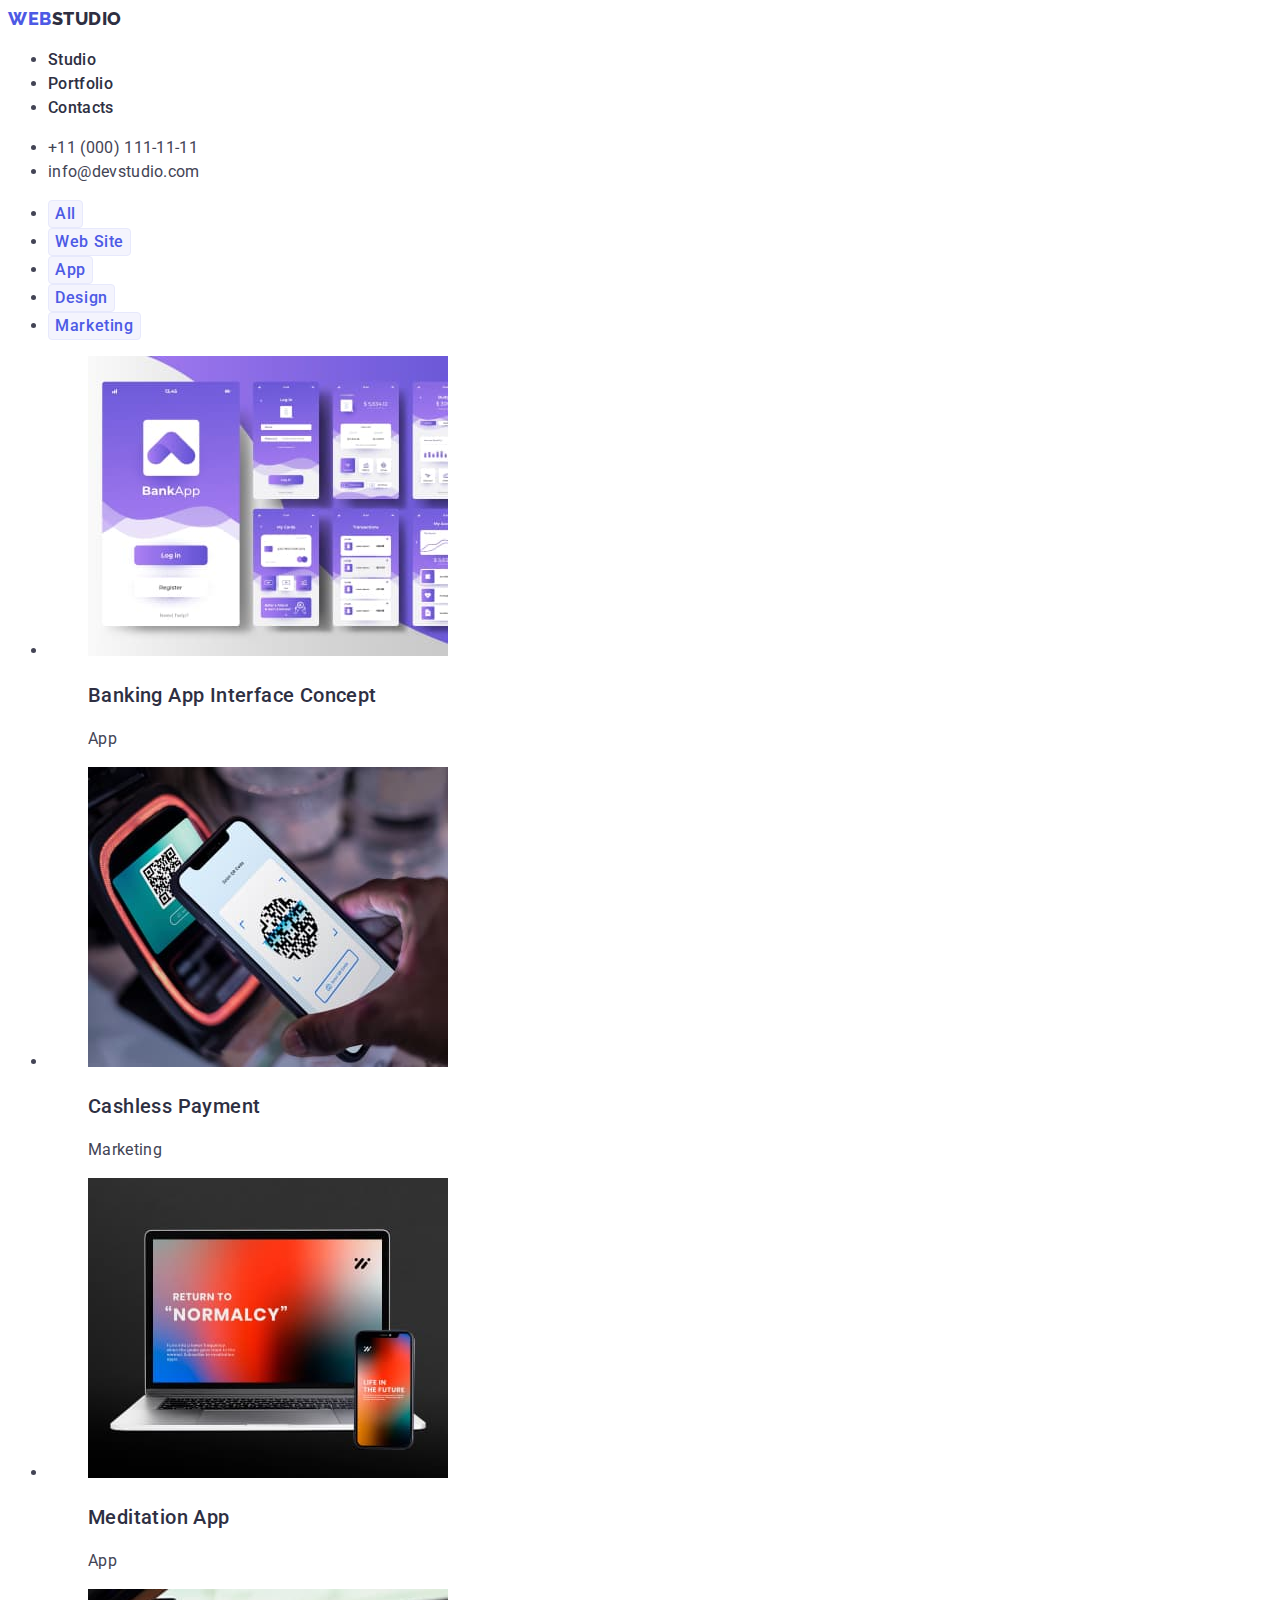
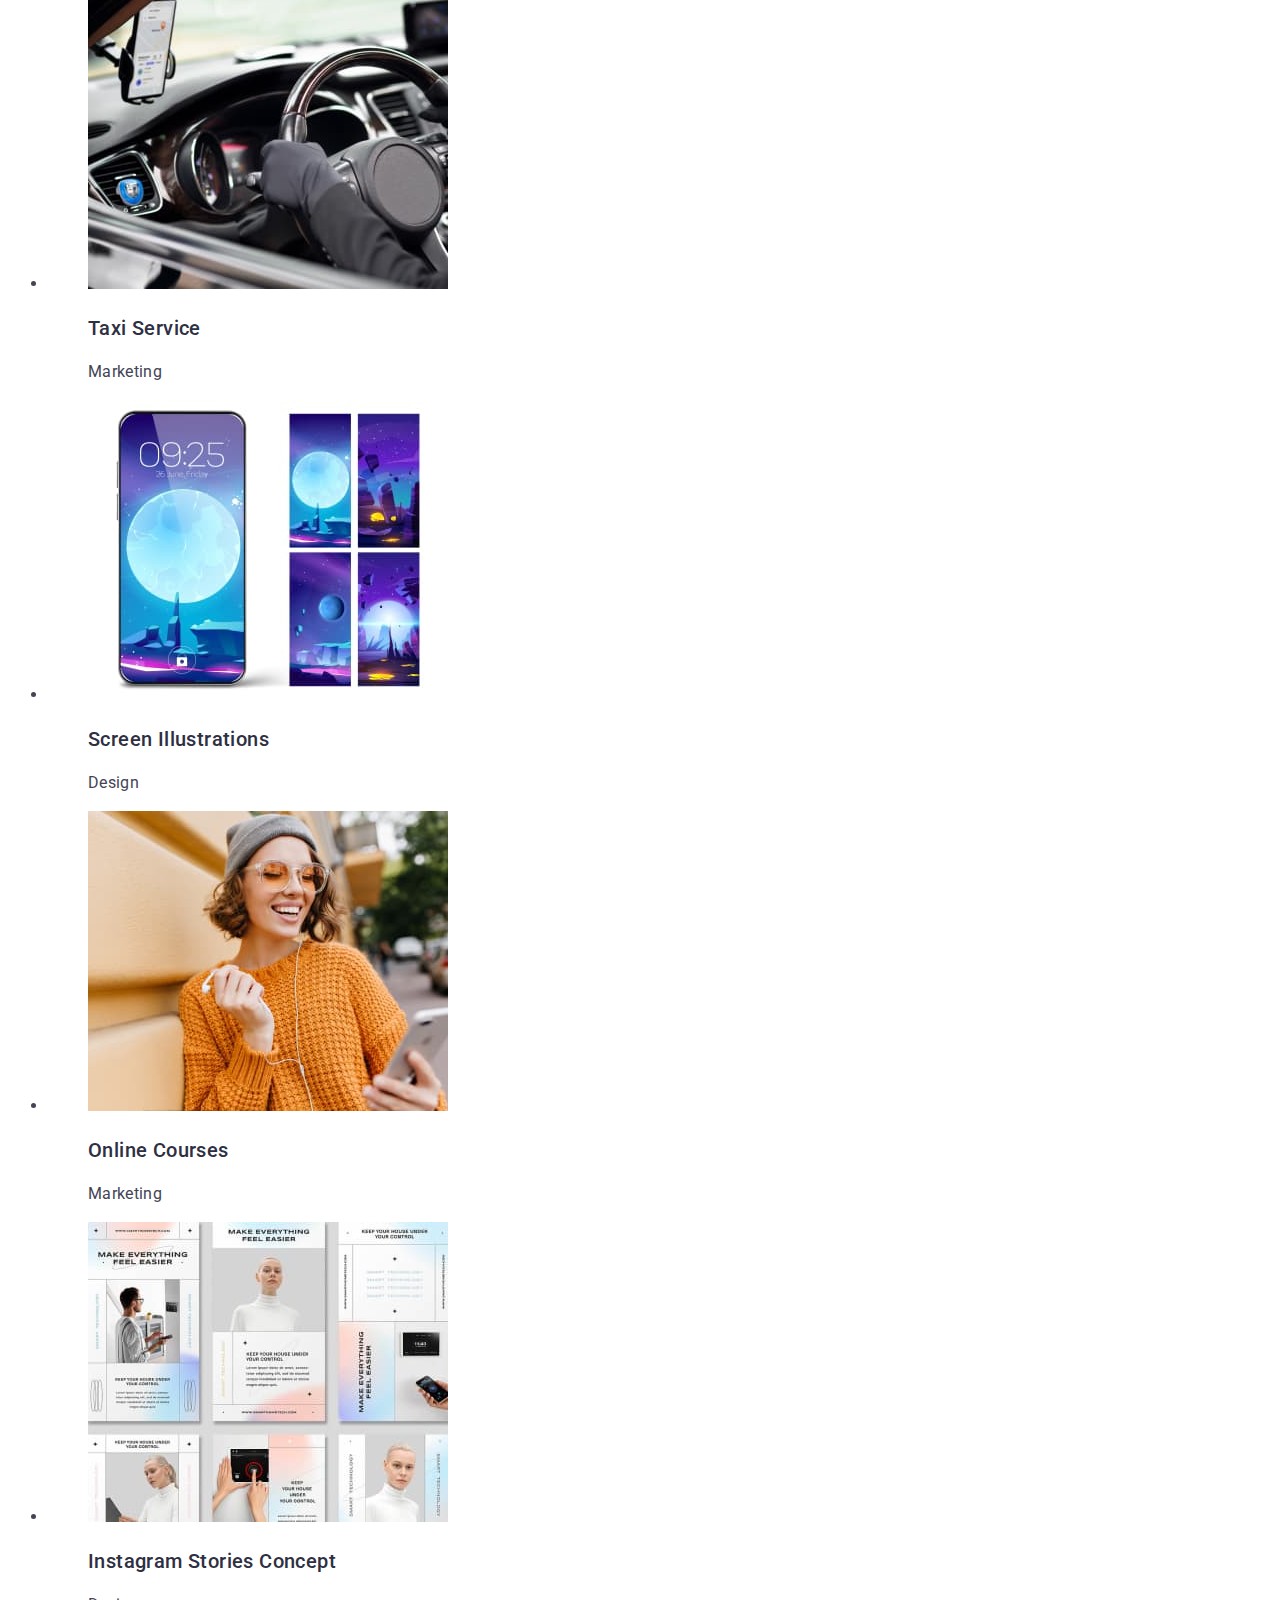
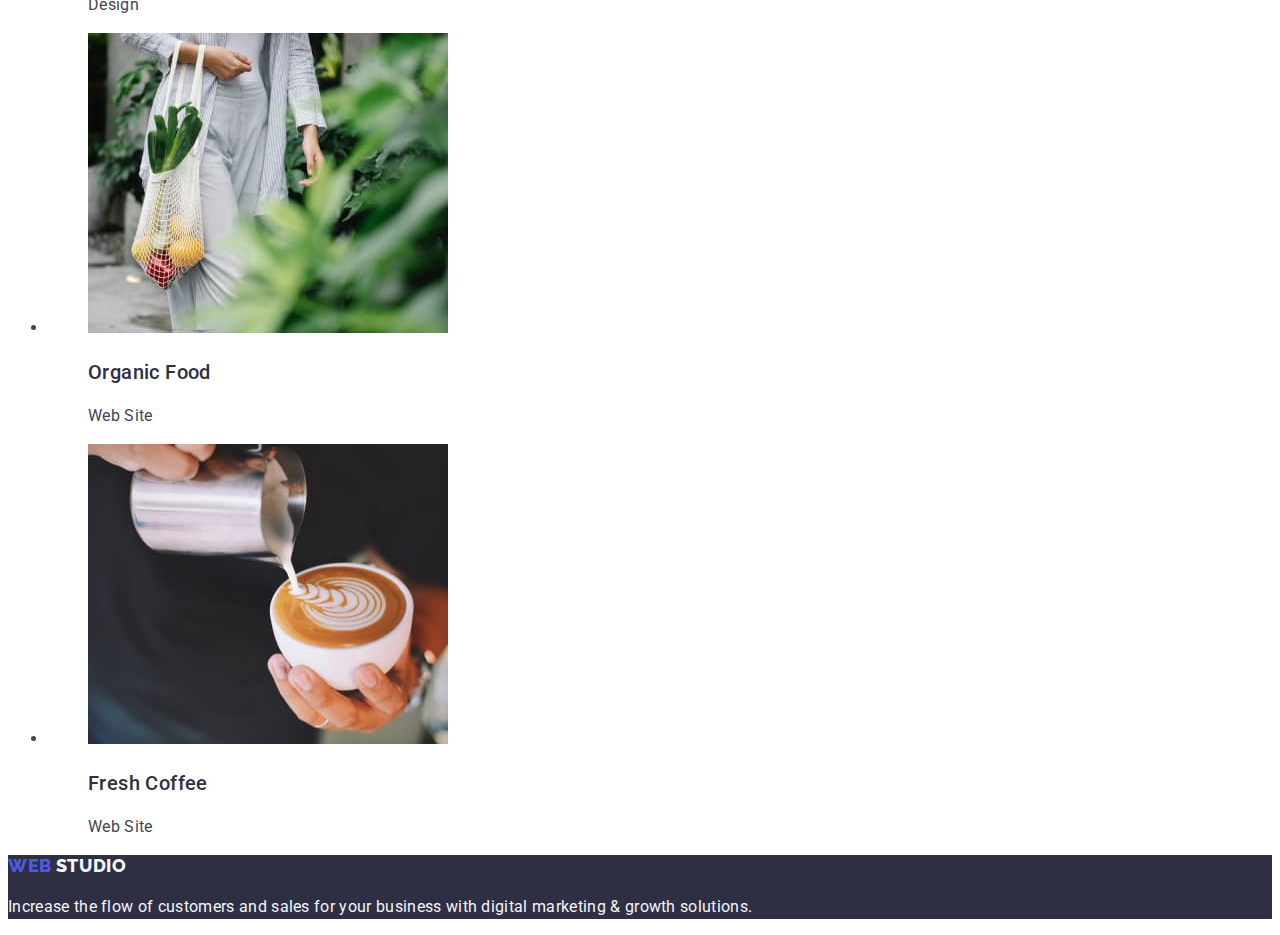
==== portfolio.html @ 18303e43 "Initial commit" ====
<!DOCTYPE html>
<html lang="en">

<head>
  <meta charset="UTF-8">
  <meta name="viewport" content="width=device-width, initial-scale=1.0">
  <link rel="stylesheet" type="text/css" href="./css/styles.css">
  <link rel="preconnect" href="https://fonts.googleapis.com">
  <link rel="preconnect" href="https://fonts.gstatic.com" crossorigin>
  <link href="https://fonts.googleapis.com/css2?family=Raleway:wght@800&family=Roboto:wght@400;500;700;900&display=swap"
    rel="stylesheet">
  <title>WS-Portfolio</title>
</head>

<body>
  <header>
    <a href="https://webstudio.com" class="interactive"><span class="logo web">WEB</span><span
        class="logo studio">STUDIO</span></a>
    <nav>
      <ul>
        <li><a href="./index.html" class="interactive navi">Studio</a></li>
        <li><a href="./portfolio.html" class="interactive navi">Portfolio</a></li>
        <li><a href="#.html" class="interactive navi">Contacts</a></li>
      </ul>
    </nav>
    <ul>
      <li><a href="tel:+110001111111" class="interactive contact">+11 (000) 111-11-11</a></li>
      <li><a href="mailto:info@devstudio.com" class="interactive contact">info@devstudio.com</a></li>
    </ul>
  </header>
  <main>
    <ul>
      <li><button type="button" class="button b-two">All</button></li>
      <li><button type="button" class="button b-two">Web Site</button></li>
      <li><button type="button" class="button b-two">App</button></li>
      <li><button type="button" class="button b-two">Design</button></li>
      <li><button type="button" class="button b-two">Marketing</button></li>
    </ul>
    <!--row1-->
    <ul>
      <li>
        <figure>
          <img src="./images/portfolio/row1img1.jpg" alt="a few shots from the phone screen with the app" width="360"
            height="300">
          <figcaption>
            <p class="header-three">Banking App Interface Concept</p>
            <p>App</p>
          </figcaption>
        </figure>
      </li>
      <li>
        <figure>
          <img src="./images/portfolio/row1img2.jpg" alt="phone scanning the QR code" width="360" height="300">
          <figcaption>
            <p class="header-three">Cashless Payment</p>
            <p>Marketing</p>
          </figcaption>
        </figure>
      </li>
      <li>
        <figure>
          <img src="./images/portfolio/row1img3.jpg" alt="computer and phone open on the same page" width="360"
            height="300">
          <figcaption>
            <p class="header-three">Meditation App</p>
            <p>App</p>
          </figcaption>
        </figure>
      </li>
      <!--row2-->
      <li>
        <figure>
          <img src="./images/portfolio/row2img1.jpg" alt="driver using phone navigation" width="360" height="300">
          <figcaption>
            <p class="header-three">Taxi Service</p>
            <p>Marketing</p>
          </figcaption>
        </figure>
      </li>
      <li>
        <figure>
          <img src="./images/portfolio/row2img2.jpg" alt="several screenshots with different screensavers" width="360"
            height="300">
          <figcaption>
            <p class="header-three">Screen Illustrations</p>
            <p>Design</p>
          </figcaption>
        </figure>
      </li>
      <li>
        <figure>
          <img src="./images/portfolio/row2img3.jpg" alt="joyful girl listening to music from the phone" width="360"
            height="300">
          <figcaption>
            <p class="header-three">Online Courses</p>
            <p>Marketing</p>
          </figcaption>
        </figure>
      </li>
      <!--row3-->
      <li>
        <figure>
          <img src="./images/portfolio/row3img1.jpg"
            alt="screens showing how to make everything easier in the application" width="360" height="300">
          <figcaption>
            <p class="header-three">Instagram Stories Concept</p>
            <p>Design</p>
          </figcaption>
        </figure>
      </li>
      <li>
        <figure>
          <img src="./images/portfolio/row3img2.jpg" alt="woman returns from shopping for healthy food" width="360"
            height="300">
          <figcaption>
            <p class="header-three">Organic Food</p>
            <p>Web Site</p>
          </figcaption>
        </figure>
      </li>
      <li>
        <figure>
          <img src="./images/portfolio/row3img3.jpg" alt="ballista makes decorative foam in coffee" width="360"
            height="300">
          <figcaption>
            <p class="header-three">Fresh Coffee</p>
            <p>Web Site</p>
          </figcaption>
        </figure>
      </li>
    </ul>
  </main>
  <footer class="dark-bg">
    <a href="https://webstudio.com" class="interactive"><span class="logo web">WEB</span>
      <span class="logo studio footer">STUDIO</span></a>
    <p>Increase the flow of customers and sales for your business with digital marketing & growth solutions.</p>
  </footer>
</body>

</html>
---- css/styles.css ----
:root {
	--iris: #4d5ae5;
	--ocean: #404bbf;
	--navyblue: #2e2f42;
	--green: #31d0aa;
	--slate: #434455;
	--lightslate: #8e8f99;
	--cornflower: #e7e9fc;
	--cloud: #f4f4fd;
	--navybluemodal: #2e2f42;
	--grey: #2e2f42;
	--white: #ffffff;
	--dairy: #fcfcfc;
	--activehover: #000000;
}
body {
	font-family: "Roboto", sans-serif;
	color: var(--slate);
	line-height: 1.5;
	letter-spacing: 0.02em;
}
.logo {
	font-family: "Raleway", sans-serif;
	font-size: 18px;
	font-weight: 800;
	line-height: 1.17;
	letter-spacing: 0.03em;
	text-align: left;
}
.web {
	color: var(--iris);
}
.studio {
	color: var(--navyblue);
}
.navi {
	font-weight: 500;
	text-align: left;
	color: var(--navyblue);
}
.contact {
	color: var(--slate);
}
.interactive {
	text-decoration: none;
}
.interactive:hover {
	color: var(--ocean);
	text-decoration-line: underline;
	border-radius: 2px;
}
.interactive:focus {
	color: var(--activehover);
}
.header-one {
	font-size: 56px;
	font-weight: 700;
	line-height: 1.07;
	letter-spacing: 0.02em;
	text-align: center;
	color: var(--white);
}
.dark-bg {
	background-color: var(--navyblue);
	color: var(--cloud);
}
.button {
	font-family: "Roboto", sans-serif;
	font-weight: 500;
	font-size: 16px;
	letter-spacing: 0.04em;
	border-radius: 4px;
	border: none;
	line-height: 1.5;
}
.button:hover {
	cursor: pointer;
}
.b-one {
	text-align: left;
	color: var(--white);
	background-color: var(--iris);
	box-shadow: 0px 4px 4px 0px rgba(0, 0, 0, 0.15);
	border: none;
}
.b-one:hover,
.b-one:focus {
	background-color: var(--ocean);
	box-shadow: 0px 4px 4px 0px rgba(0, 0, 0, 0.15);
}
.header-three {
	font-size: 20px;
	font-weight: 500;
	line-height: 1.2;
	letter-spacing: 0.02em;
	text-align: left;
	color: var(--navyblue);
}
.header-two {
	font-size: 36px;
	font-weight: 700;
	line-height: 1.1;
	letter-spacing: 0.02em;
	text-align: center;
	color: var(--navyblue);
}
.footer {
	color: var(--cloud);
}
.b-two {
	text-align: center;
	background-color: var(--cloud);
	color: var(--iris);
	border: 1px solid var(--cornflower);
}
.b-two:hover,
.b-two:focus {
	color: var(--white);
	background-color: var(--ocean);
	box-shadow: 0px 2px 2px 0px rgba(0, 0, 0, 0.12),
		0px 2px 1px 0px rgba(0, 0, 0, 0.08), 0px 3px 1px 0px rgba(0, 0, 0, 0.1);
}
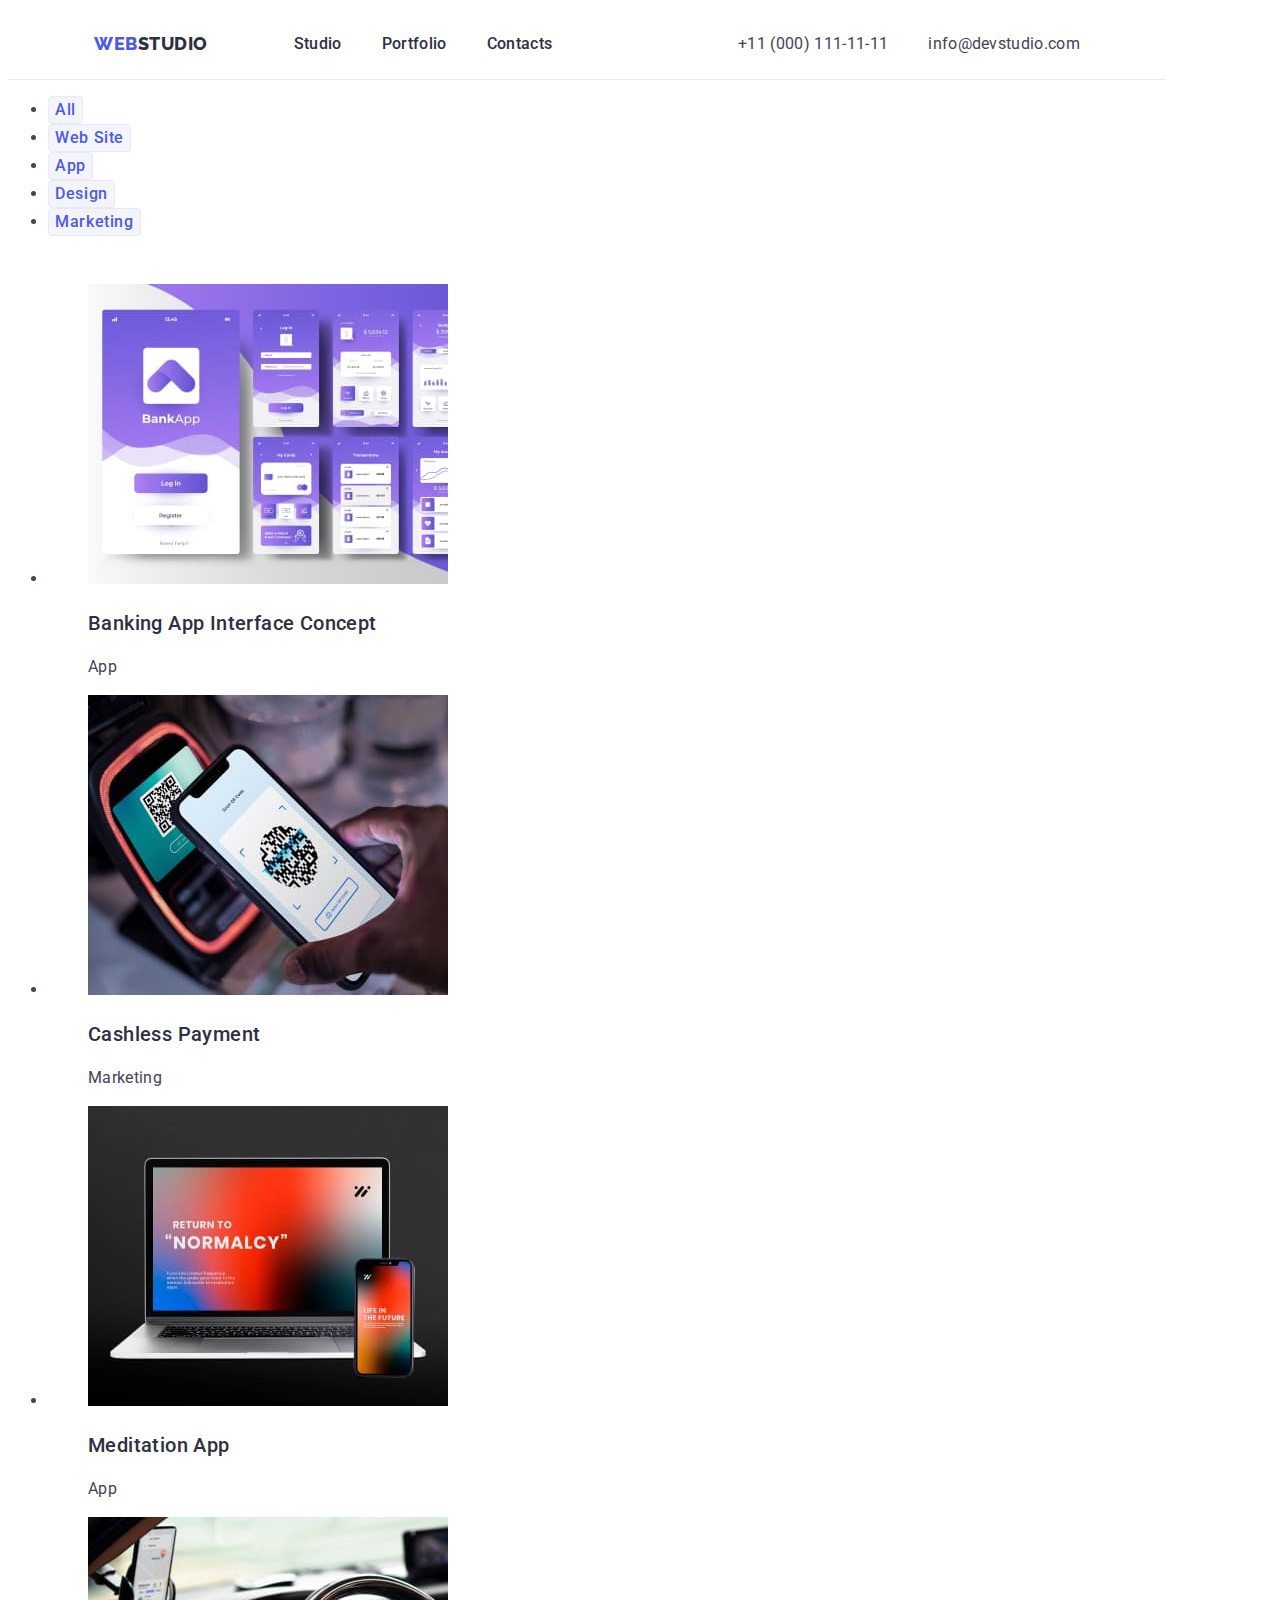
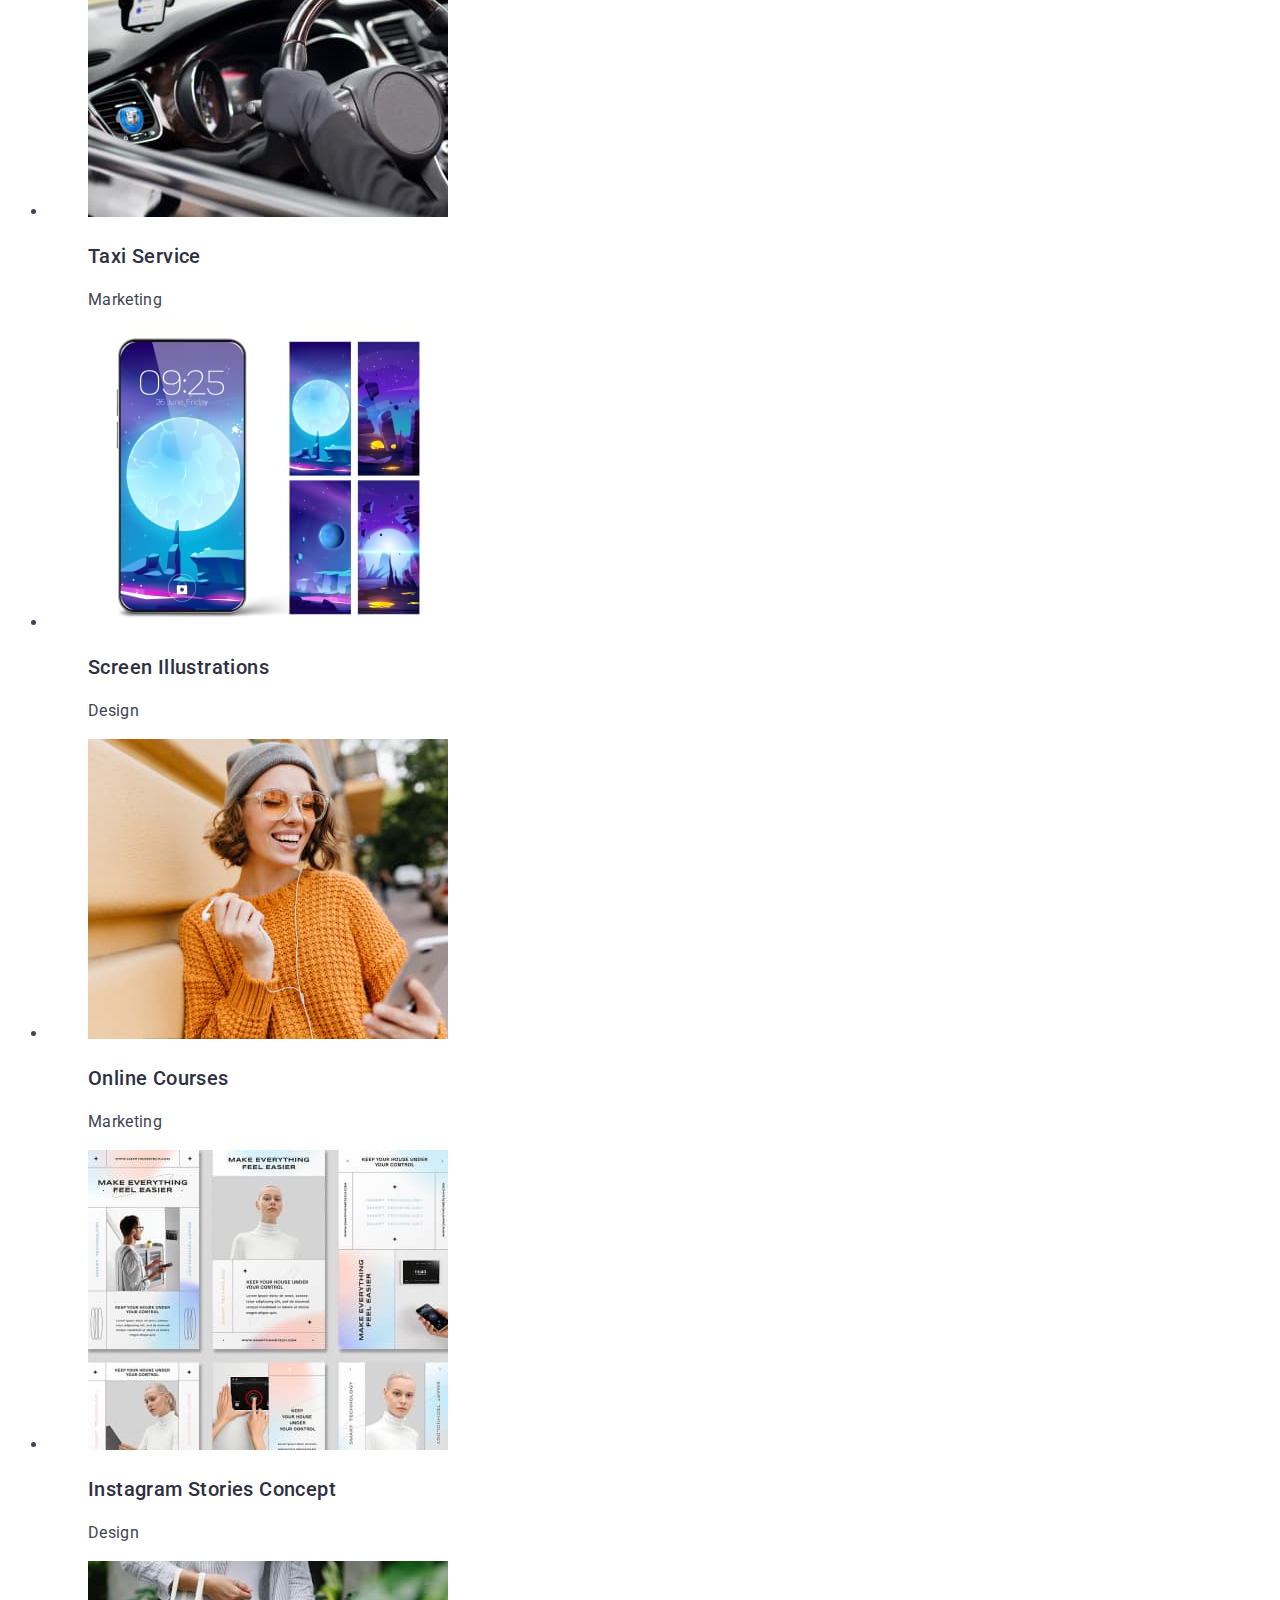
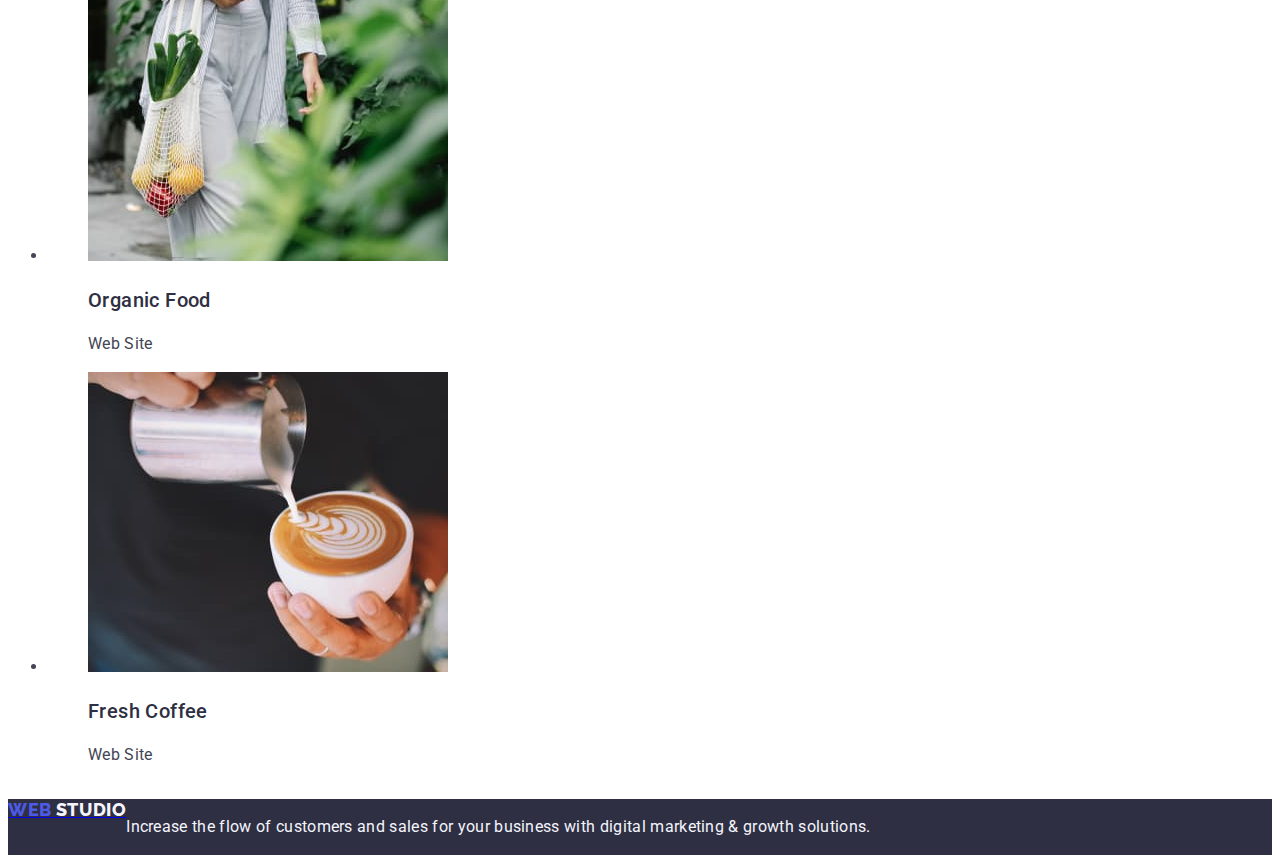
==== commit 4cdb3a67: "finish top" ====
--- a/portfolio.html
+++ b/portfolio.html
@@ -4,6 +4,9 @@
 <head>
   <meta charset="UTF-8">
   <meta name="viewport" content="width=device-width, initial-scale=1.0">
+  <link rel="stylesheet" href="https://cdnjs.cloudflare.com/ajax/libs/modern-normalize/2.0.0/modern-normalize.css"
+    integrity="sha512-gA2Bvu0/hw4oj0Lp8ZHjK+o3S4BE5m8d/wNVy6ktKLhHKPpWLQwv9ixzuWirWOakoJqlBdePq2NhoCaUOQ5npQ=="
+    crossorigin="anonymous" referrerpolicy="no-referrer">
   <link rel="stylesheet" type="text/css" href="./css/styles.css">
   <link rel="preconnect" href="https://fonts.googleapis.com">
   <link rel="preconnect" href="https://fonts.gstatic.com" crossorigin>
@@ -14,126 +17,133 @@
 
 <body>
   <header>
-    <a href="https://webstudio.com" class="interactive"><span class="logo web">WEB</span><span
-        class="logo studio">STUDIO</span></a>
-    <nav>
-      <ul>
-        <li><a href="./index.html" class="interactive navi">Studio</a></li>
-        <li><a href="./portfolio.html" class="interactive navi">Portfolio</a></li>
-        <li><a href="#.html" class="interactive navi">Contacts</a></li>
+    <div class="container top">
+      <a href="https://webstudio.com" class="logo"><span class="web">WEB</span><span class="studio">STUDIO</span></a>
+      <ul class="navi">
+        <li><a href="./index.html" class="item-navi">Studio</a></li>
+        <li><a href="./portfolio.html" class="item-navi">Portfolio</a></li>
+        <li><a href="#.html" class="item-navi">Contacts</a></li>
       </ul>
-    </nav>
-    <ul>
-      <li><a href="tel:+110001111111" class="interactive contact">+11 (000) 111-11-11</a></li>
-      <li><a href="mailto:info@devstudio.com" class="interactive contact">info@devstudio.com</a></li>
-    </ul>
+      </nav>
+      <ul class="contact">
+        <li><a href="tel:+110001111111" class="item-contact">+11 (000) 111-11-11</a>
+        </li>
+        <li><a href="mailto:info@devstudio.com" class="item-contact">info@devstudio.com</a>
+        </li>
+      </ul>
+    </div>
   </header>
   <main>
-    <ul>
-      <li><button type="button" class="button b-two">All</button></li>
-      <li><button type="button" class="button b-two">Web Site</button></li>
-      <li><button type="button" class="button b-two">App</button></li>
-      <li><button type="button" class="button b-two">Design</button></li>
-      <li><button type="button" class="button b-two">Marketing</button></li>
-    </ul>
+    <div class="container">
+      <ul class="flex">
+        <li><button type="button" class="button b-two">All</button></li>
+        <li><button type="button" class="button b-two">Web Site</button></li>
+        <li><button type="button" class="button b-two">App</button></li>
+        <li><button type="button" class="button b-two">Design</button></li>
+        <li><button type="button" class="button b-two">Marketing</button></li>
+      </ul>
+    </div>
     <!--row1-->
-    <ul>
-      <li>
-        <figure>
-          <img src="./images/portfolio/row1img1.jpg" alt="a few shots from the phone screen with the app" width="360"
-            height="300">
-          <figcaption>
-            <p class="header-three">Banking App Interface Concept</p>
-            <p>App</p>
-          </figcaption>
-        </figure>
-      </li>
-      <li>
-        <figure>
-          <img src="./images/portfolio/row1img2.jpg" alt="phone scanning the QR code" width="360" height="300">
-          <figcaption>
-            <p class="header-three">Cashless Payment</p>
-            <p>Marketing</p>
-          </figcaption>
-        </figure>
-      </li>
-      <li>
-        <figure>
-          <img src="./images/portfolio/row1img3.jpg" alt="computer and phone open on the same page" width="360"
-            height="300">
-          <figcaption>
-            <p class="header-three">Meditation App</p>
-            <p>App</p>
-          </figcaption>
-        </figure>
-      </li>
-      <!--row2-->
-      <li>
-        <figure>
-          <img src="./images/portfolio/row2img1.jpg" alt="driver using phone navigation" width="360" height="300">
-          <figcaption>
-            <p class="header-three">Taxi Service</p>
-            <p>Marketing</p>
-          </figcaption>
-        </figure>
-      </li>
-      <li>
-        <figure>
-          <img src="./images/portfolio/row2img2.jpg" alt="several screenshots with different screensavers" width="360"
-            height="300">
-          <figcaption>
-            <p class="header-three">Screen Illustrations</p>
-            <p>Design</p>
-          </figcaption>
-        </figure>
-      </li>
-      <li>
-        <figure>
-          <img src="./images/portfolio/row2img3.jpg" alt="joyful girl listening to music from the phone" width="360"
-            height="300">
-          <figcaption>
-            <p class="header-three">Online Courses</p>
-            <p>Marketing</p>
-          </figcaption>
-        </figure>
-      </li>
-      <!--row3-->
-      <li>
-        <figure>
-          <img src="./images/portfolio/row3img1.jpg"
-            alt="screens showing how to make everything easier in the application" width="360" height="300">
-          <figcaption>
-            <p class="header-three">Instagram Stories Concept</p>
-            <p>Design</p>
-          </figcaption>
-        </figure>
-      </li>
-      <li>
-        <figure>
-          <img src="./images/portfolio/row3img2.jpg" alt="woman returns from shopping for healthy food" width="360"
-            height="300">
-          <figcaption>
-            <p class="header-three">Organic Food</p>
-            <p>Web Site</p>
-          </figcaption>
-        </figure>
-      </li>
-      <li>
-        <figure>
-          <img src="./images/portfolio/row3img3.jpg" alt="ballista makes decorative foam in coffee" width="360"
-            height="300">
-          <figcaption>
-            <p class="header-three">Fresh Coffee</p>
-            <p>Web Site</p>
-          </figcaption>
-        </figure>
-      </li>
-    </ul>
+    <div class="container">
+      <ul class="flex">
+        <li>
+          <figure>
+            <img src="./images/portfolio/row1img1.jpg" alt="a few shots from the phone screen with the app" width="360"
+              height="300">
+            <figcaption>
+              <p class="header-three">Banking App Interface Concept</p>
+              <p>App</p>
+            </figcaption>
+          </figure>
+        </li>
+        <li>
+          <figure>
+            <img src="./images/portfolio/row1img2.jpg" alt="phone scanning the QR code" width="360" height="300">
+            <figcaption>
+              <p class="header-three">Cashless Payment</p>
+              <p>Marketing</p>
+            </figcaption>
+          </figure>
+        </li>
+        <li>
+          <figure>
+            <img src="./images/portfolio/row1img3.jpg" alt="computer and phone open on the same page" width="360"
+              height="300">
+            <figcaption>
+              <p class="header-three">Meditation App</p>
+              <p>App</p>
+            </figcaption>
+          </figure>
+        </li>
+        <!--row2-->
+        <li>
+          <figure>
+            <img src="./images/portfolio/row2img1.jpg" alt="driver using phone navigation" width="360" height="300">
+            <figcaption>
+              <p class="header-three">Taxi Service</p>
+              <p>Marketing</p>
+            </figcaption>
+          </figure>
+        </li>
+        <li>
+          <figure>
+            <img src="./images/portfolio/row2img2.jpg" alt="several screenshots with different screensavers" width="360"
+              height="300">
+            <figcaption>
+              <p class="header-three">Screen Illustrations</p>
+              <p>Design</p>
+            </figcaption>
+          </figure>
+        </li>
+        <li>
+          <figure>
+            <img src="./images/portfolio/row2img3.jpg" alt="joyful girl listening to music from the phone" width="360"
+              height="300">
+            <figcaption>
+              <p class="header-three">Online Courses</p>
+              <p>Marketing</p>
+            </figcaption>
+          </figure>
+        </li>
+        <!--row3-->
+        <li>
+          <figure>
+            <img src="./images/portfolio/row3img1.jpg"
+              alt="screens showing how to make everything easier in the application" width="360" height="300">
+            <figcaption>
+              <p class="header-three">Instagram Stories Concept</p>
+              <p>Design</p>
+            </figcaption>
+          </figure>
+        </li>
+        <li>
+          <figure>
+            <img src="./images/portfolio/row3img2.jpg" alt="woman returns from shopping for healthy food" width="360"
+              height="300">
+            <figcaption>
+              <p class="header-three">Organic Food</p>
+              <p>Web Site</p>
+            </figcaption>
+          </figure>
+        </li>
+        <li>
+          <figure>
+            <img src="./images/portfolio/row3img3.jpg" alt="ballista makes decorative foam in coffee" width="360"
+              height="300">
+            <figcaption>
+              <p class="header-three">Fresh Coffee</p>
+              <p>Web Site</p>
+            </figcaption>
+          </figure>
+        </li>
+      </ul>
+    </div>
   </main>
   <footer class="dark-bg">
-    <a href="https://webstudio.com" class="interactive"><span class="logo web">WEB</span>
-      <span class="logo studio footer">STUDIO</span></a>
-    <p>Increase the flow of customers and sales for your business with digital marketing & growth solutions.</p>
+    <div class="container"><a href="https://webstudio.com" class="interactive"><span class="logo web">WEB</span>
+        <span class="logo studio footer">STUDIO</span></a>
+      <p>Increase the flow of customers and sales for your business with digital marketing & growth solutions.</p>
+    </div>
   </footer>
 </body>
 
--- a/css/styles.css
+++ b/css/styles.css
@@ -13,19 +13,39 @@
 	--dairy: #fcfcfc;
 	--activehover: #000000;
 }
+* {
+	box-sizing: border-box;
+}
 body {
 	font-family: "Roboto", sans-serif;
 	color: var(--slate);
 	line-height: 1.5;
 	letter-spacing: 0.02em;
 }
+.container {
+	display: flex;
+	max-width: 1158px;
+}
+.top {
+	width: 1158px;
+	height: 72px;
+	border-bottom: 1px solid rgba(231, 233, 252, 1);
+	display: flex;
+	align-items: center;
+	justify-content: space-evenly;
+}
 .logo {
+	width: Hug (115px);
+	height: Fixed (24px);
+	top: 24px;
+	left: 156px;
 	font-family: "Raleway", sans-serif;
 	font-size: 18px;
 	font-weight: 800;
-	line-height: 1.17;
+	line-height: 21px;
 	letter-spacing: 0.03em;
 	text-align: left;
+	text-decoration: none;
 }
 .web {
 	color: var(--iris);
@@ -34,23 +54,55 @@
 	color: var(--navyblue);
 }
 .navi {
+	display: flex;
+	width: Hug (261px);
+	height: Hug (24px);
+	top: 24px;
+	left: 347px;
+	gap: 40px;
+	list-style: none;
+	padding-left: 0px;
+	padding-right: 0px;
+	margin-right: 100px;
+}
+.item-navi {
+	font-family: "Roboto", sans-serif;
+	color: var(--navyblue);
 	font-weight: 500;
-	text-align: left;
-	color: var(--navyblue);
+	text-decoration: none;
 }
 .contact {
+	gap: 40px;
+	display: flex;
+	list-style: none;
+	padding-left: 0px;
+	padding-right: 0px;
+}
+.item-contact {
+	font-family: "Roboto", sans-serif;
 	color: var(--slate);
-}
-.interactive {
+	font-size: 16px;
+	font-weight: 400;
+	line-height: 24px;
+	letter-spacing: 0.02em;
+	text-align: left;
 	text-decoration: none;
 }
+
+.item-contact:hover,
+.logo:hover,
+.item-navi:hover,
 .interactive:hover {
 	color: var(--ocean);
 	text-decoration-line: underline;
 	border-radius: 2px;
 }
+.item-contact:focus,
+.logo:focus,
+.item-navi:focus,
 .interactive:focus {
-	color: var(--activehover);
+	text-decoration-line: underline;
+	border-radius: 2px;
 }
 .header-one {
 	font-size: 56px;
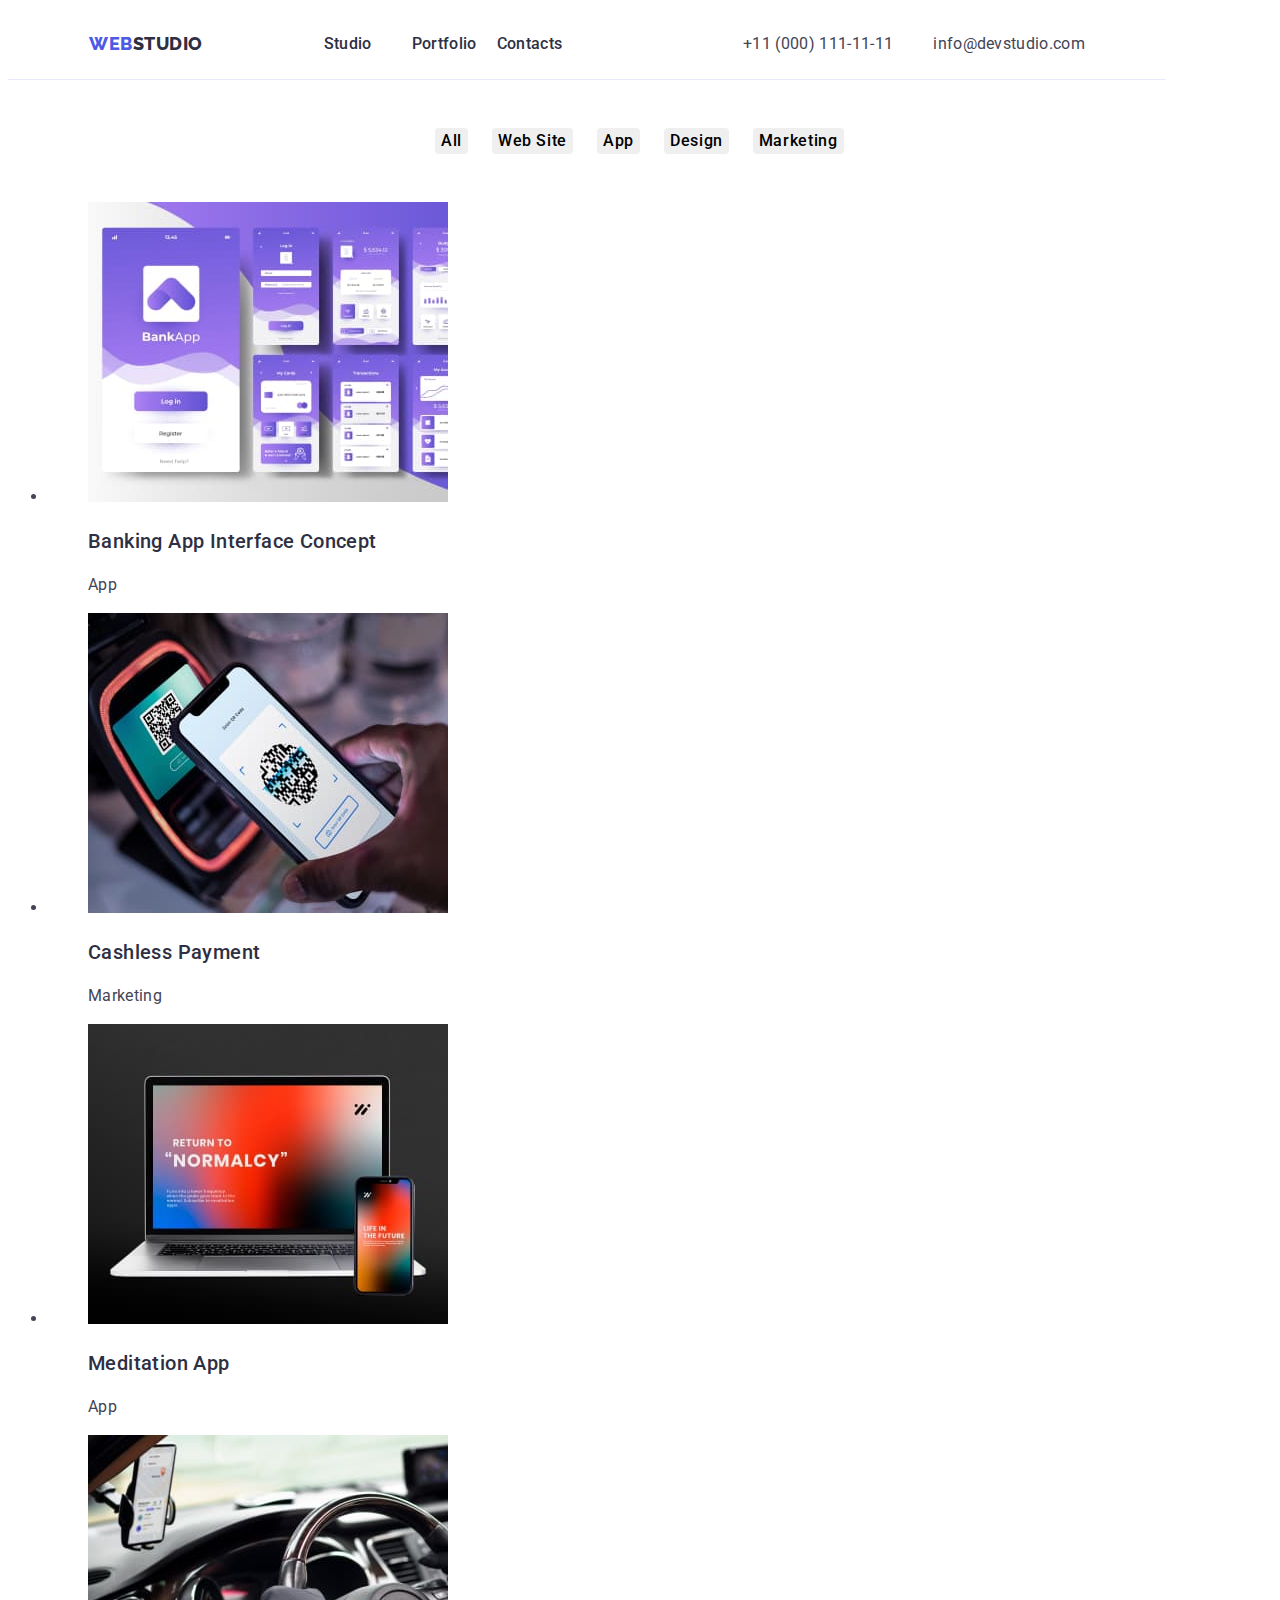
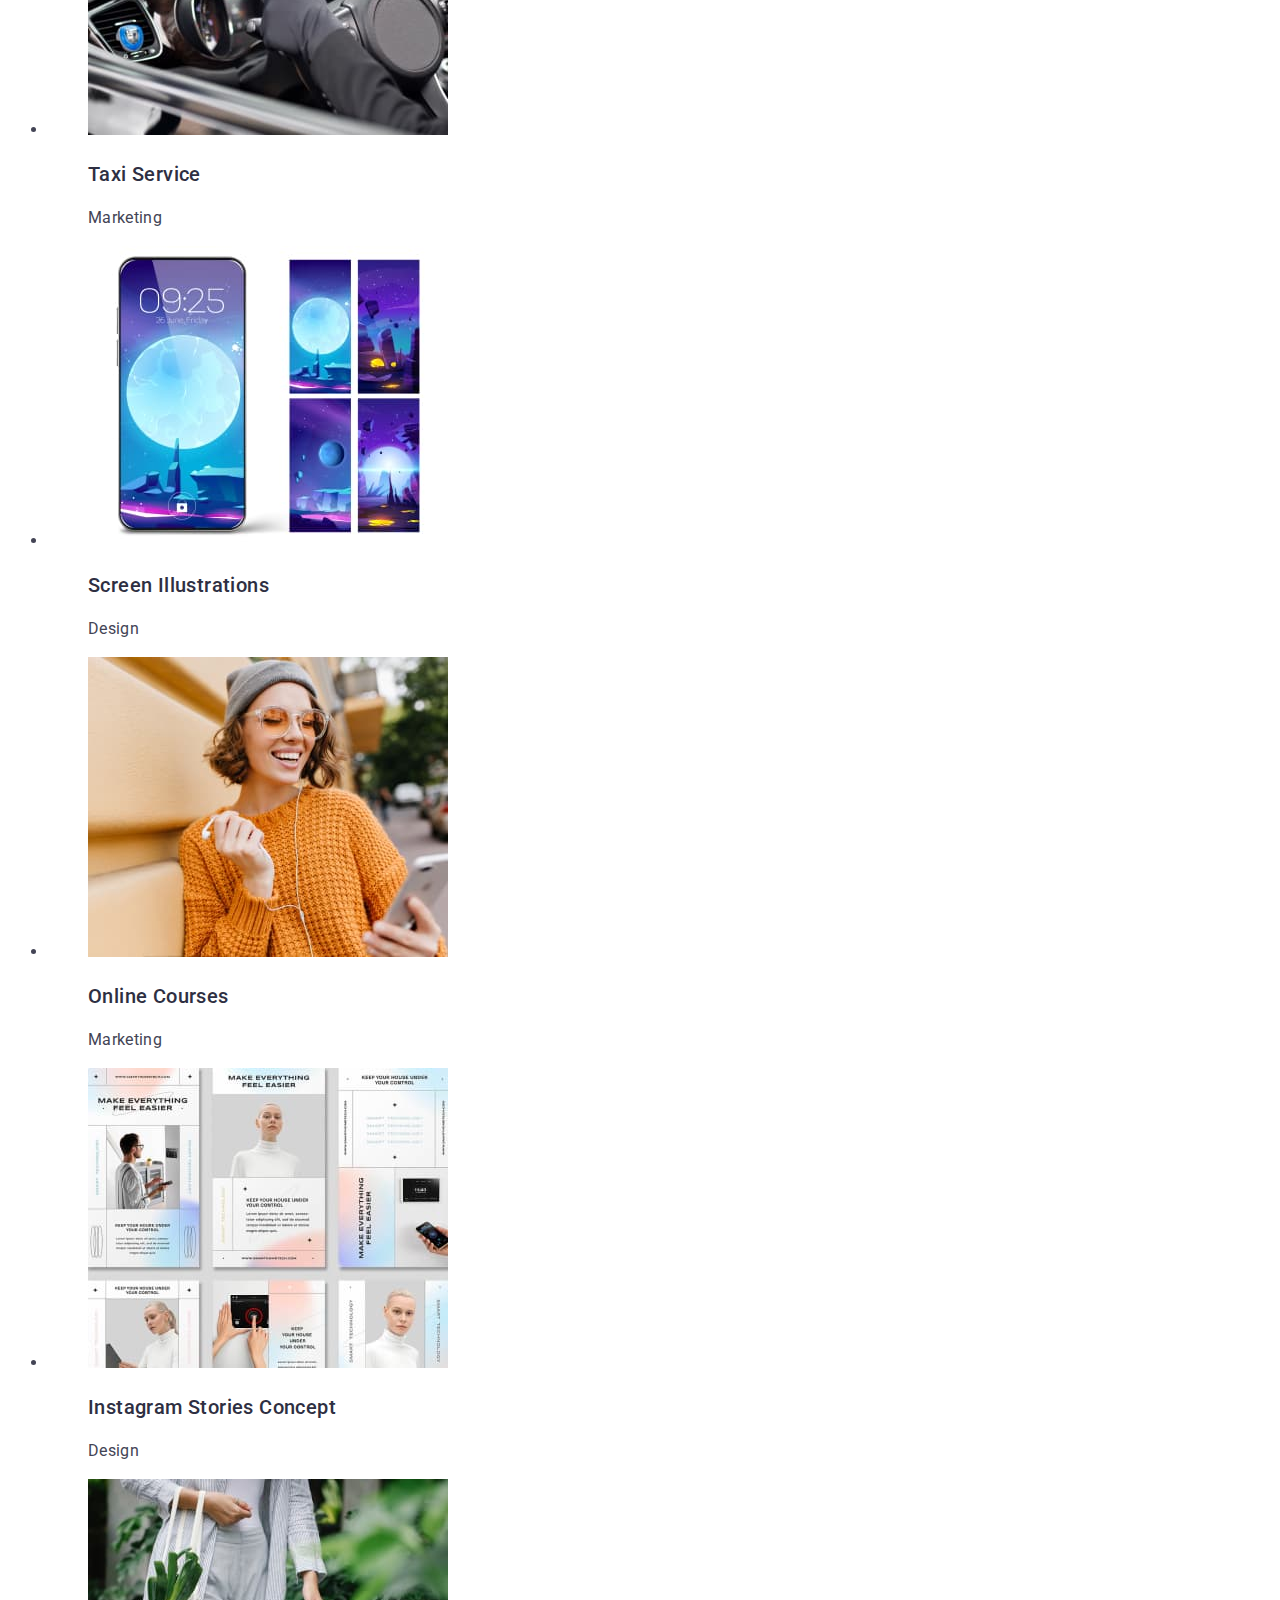
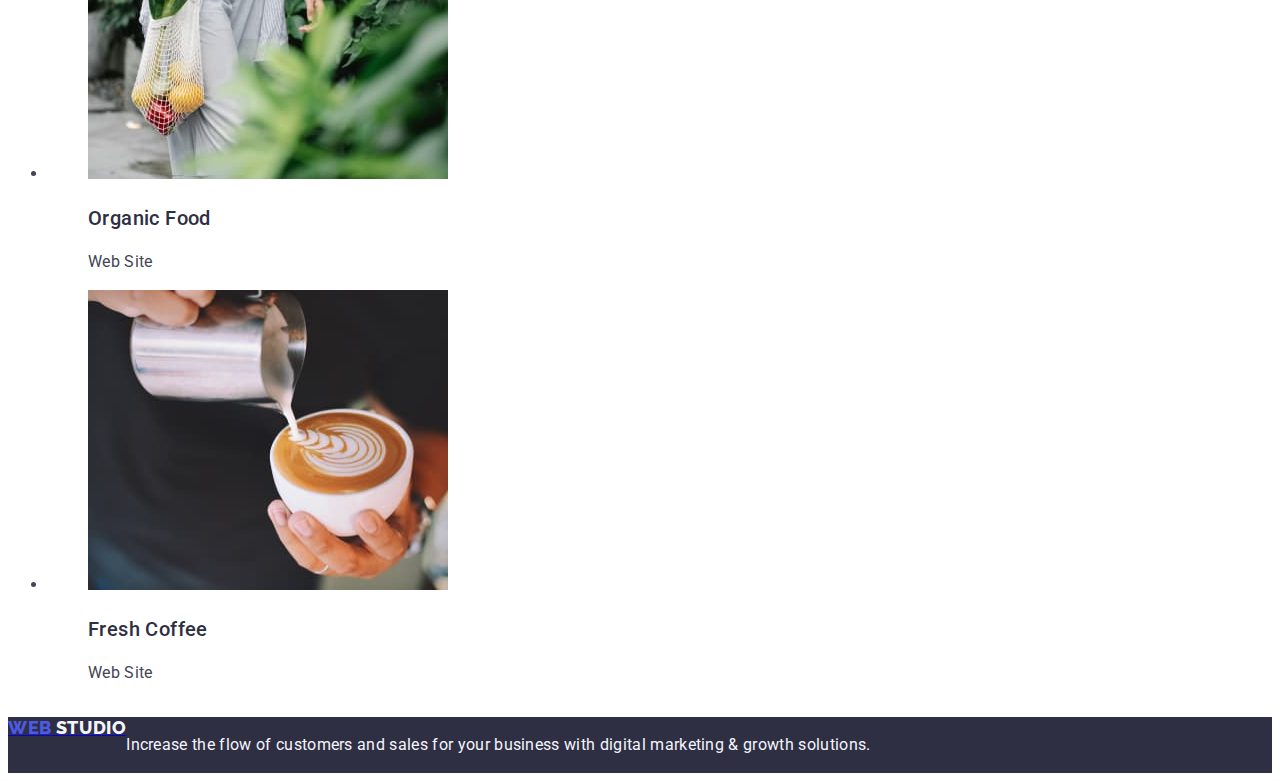
==== commit 574a9a6b: "portfolio button finish" ====
--- a/portfolio.html
+++ b/portfolio.html
@@ -16,11 +16,11 @@
 </head>
 
 <body>
-  <header>
-    <div class="container top">
+  <header class="container">
+    <div class="top">
       <a href="https://webstudio.com" class="logo"><span class="web">WEB</span><span class="studio">STUDIO</span></a>
       <ul class="navi">
-        <li><a href="./index.html" class="item-navi">Studio</a></li>
+        <li><a href="./index.html" class="item-navi">Studio</li>
         <li><a href="./portfolio.html" class="item-navi">Portfolio</a></li>
         <li><a href="#.html" class="item-navi">Contacts</a></li>
       </ul>
@@ -35,12 +35,12 @@
   </header>
   <main>
     <div class="container">
-      <ul class="flex">
-        <li><button type="button" class="button b-two">All</button></li>
-        <li><button type="button" class="button b-two">Web Site</button></li>
-        <li><button type="button" class="button b-two">App</button></li>
-        <li><button type="button" class="button b-two">Design</button></li>
-        <li><button type="button" class="button b-two">Marketing</button></li>
+      <ul class="menu">
+        <li><button type="button" class="item-menu">All</button></li>
+        <li><button type="button" class="item-menu">Web Site</button></li>
+        <li><button type="button" class="item-menu">App</button></li>
+        <li><button type="button" class="item-menu">Design</button></li>
+        <li><button type="button" class="item-menu">Marketing</button></li>
       </ul>
     </div>
     <!--row1-->
--- a/css/styles.css
+++ b/css/styles.css
@@ -35,16 +35,11 @@
 	justify-content: space-evenly;
 }
 .logo {
-	width: Hug (115px);
-	height: Fixed (24px);
-	top: 24px;
-	left: 156px;
 	font-family: "Raleway", sans-serif;
 	font-size: 18px;
 	font-weight: 800;
 	line-height: 21px;
 	letter-spacing: 0.03em;
-	text-align: left;
 	text-decoration: none;
 }
 .web {
@@ -55,14 +50,8 @@
 }
 .navi {
 	display: flex;
-	width: Hug (261px);
-	height: Hug (24px);
-	top: 24px;
-	left: 347px;
-	gap: 40px;
+	gap: 20px;
 	list-style: none;
-	padding-left: 0px;
-	padding-right: 0px;
 	margin-right: 100px;
 }
 .item-navi {
@@ -85,10 +74,8 @@
 	font-weight: 400;
 	line-height: 24px;
 	letter-spacing: 0.02em;
-	text-align: left;
 	text-decoration: none;
 }
-
 .item-contact:hover,
 .logo:hover,
 .item-navi:hover,
@@ -104,6 +91,36 @@
 	text-decoration-line: underline;
 	border-radius: 2px;
 }
+.menu {
+	justify-content: center;
+	display: flex;
+	gap: 24px;
+	list-style: none;
+	padding-left: 0px;
+	margin-top: 48px;
+}
+.menu:first-child {
+	margin-left: 427px;
+}
+.item-menu {
+	font-family: "Roboto", sans-serif;
+	font-weight: 500;
+	font-size: 16px;
+	letter-spacing: 0.04em;
+	border-radius: 4px;
+	border: none;
+	line-height: 1.5;
+}
+.item-menu:hover,
+.item-menu:focus {
+	cursor: pointer;
+	color: var(--white);
+	background-color: var(--ocean);
+	box-shadow: 0px 2px 2px 0px rgba(0, 0, 0, 0.12),
+		0px 2px 1px 0px rgba(0, 0, 0, 0.08), 0px 3px 1px 0px rgba(0, 0, 0, 0.1);
+		--------------------
+}
+
 .header-one {
 	font-size: 56px;
 	font-weight: 700;
@@ -115,18 +132,6 @@
 .dark-bg {
 	background-color: var(--navyblue);
 	color: var(--cloud);
-}
-.button {
-	font-family: "Roboto", sans-serif;
-	font-weight: 500;
-	font-size: 16px;
-	letter-spacing: 0.04em;
-	border-radius: 4px;
-	border: none;
-	line-height: 1.5;
-}
-.button:hover {
-	cursor: pointer;
 }
 .b-one {
 	text-align: left;
@@ -165,8 +170,8 @@
 	color: var(--iris);
 	border: 1px solid var(--cornflower);
 }
-.b-two:hover,
-.b-two:focus {
+.item-button:hover,
+.item-button:focus {
 	color: var(--white);
 	background-color: var(--ocean);
 	box-shadow: 0px 2px 2px 0px rgba(0, 0, 0, 0.12),
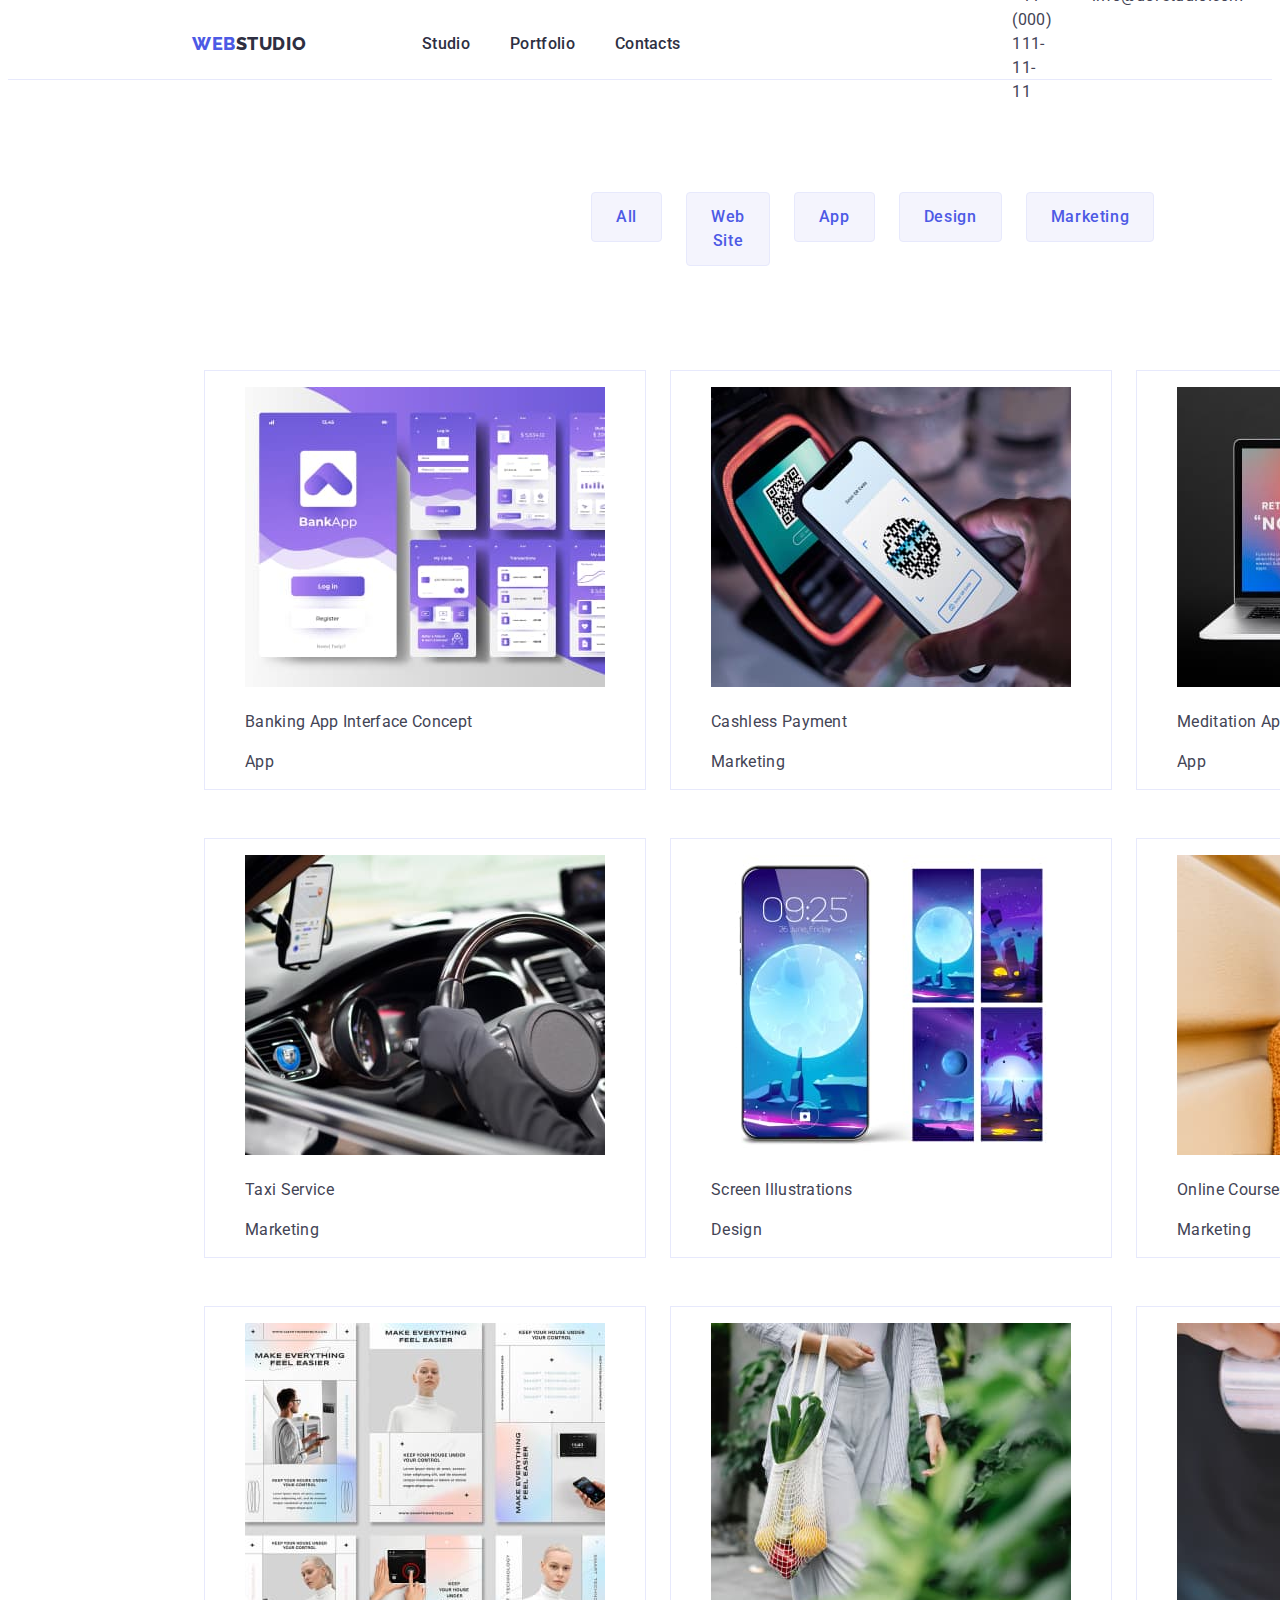
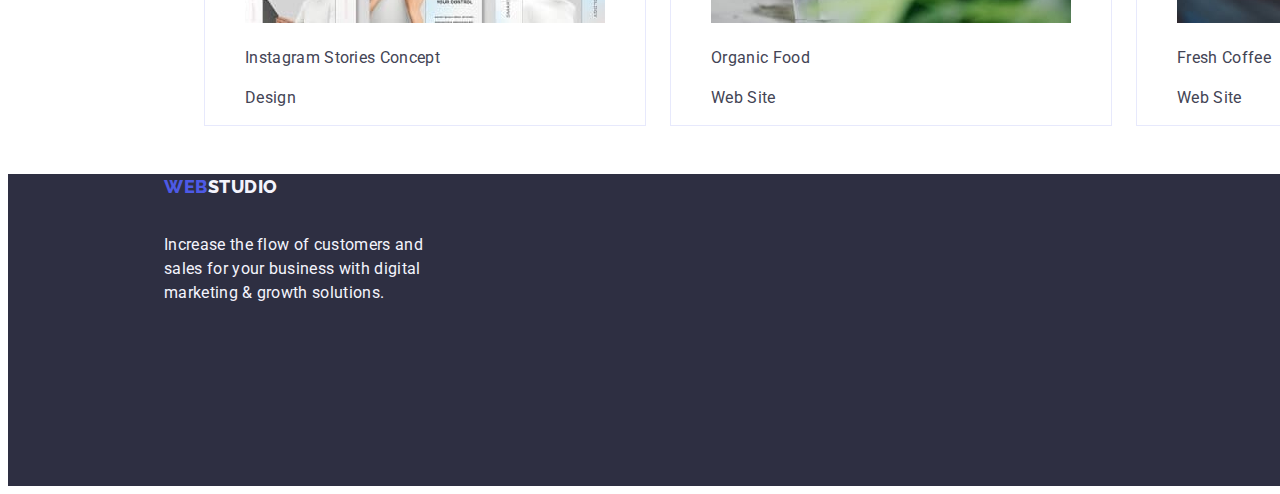
==== commit 5a22c55e: "almost done" ====
--- a/portfolio.html
+++ b/portfolio.html
@@ -16,14 +16,15 @@
 </head>
 
 <body>
-  <header class="container">
-    <div class="top">
+  <header>
+    <div class="conteiner top">
       <a href="https://webstudio.com" class="logo"><span class="web">WEB</span><span class="studio">STUDIO</span></a>
-      <ul class="navi">
-        <li><a href="./index.html" class="item-navi">Studio</li>
-        <li><a href="./portfolio.html" class="item-navi">Portfolio</a></li>
-        <li><a href="#.html" class="item-navi">Contacts</a></li>
-      </ul>
+      <nav>
+        <ul class="navi">
+          <li><a href="./index.html" class="item-navi">Studio</a></li>
+          <li><a href="./portfolio.html" class="item-navi">Portfolio</a></li>
+          <li><a href="./brudnopis.html" class="item-navi">Contacts</a></li>
+        </ul>
       </nav>
       <ul class="contact">
         <li><a href="tel:+110001111111" class="item-contact">+11 (000) 111-11-11</a>
@@ -34,7 +35,7 @@
     </div>
   </header>
   <main>
-    <div class="container">
+    <div class="conteiner">
       <ul class="menu">
         <li><button type="button" class="item-menu">All</button></li>
         <li><button type="button" class="item-menu">Web Site</button></li>
@@ -44,9 +45,9 @@
       </ul>
     </div>
     <!--row1-->
-    <div class="container">
-      <ul class="flex">
-        <li>
+    <div class="conteiner">
+      <ul class="row">
+        <li class="item-row">
           <figure>
             <img src="./images/portfolio/row1img1.jpg" alt="a few shots from the phone screen with the app" width="360"
               height="300">
@@ -56,7 +57,7 @@
             </figcaption>
           </figure>
         </li>
-        <li>
+        <li class="item-row">
           <figure>
             <img src="./images/portfolio/row1img2.jpg" alt="phone scanning the QR code" width="360" height="300">
             <figcaption>
@@ -65,7 +66,7 @@
             </figcaption>
           </figure>
         </li>
-        <li>
+        <li class="item-row">
           <figure>
             <img src="./images/portfolio/row1img3.jpg" alt="computer and phone open on the same page" width="360"
               height="300">
@@ -75,8 +76,10 @@
             </figcaption>
           </figure>
         </li>
-        <!--row2-->
-        <li>
+      </ul>
+      <!--row2-->
+      <ul class="row">
+        <li class="item-row">
           <figure>
             <img src="./images/portfolio/row2img1.jpg" alt="driver using phone navigation" width="360" height="300">
             <figcaption>
@@ -85,7 +88,7 @@
             </figcaption>
           </figure>
         </li>
-        <li>
+        <li class="item-row">
           <figure>
             <img src="./images/portfolio/row2img2.jpg" alt="several screenshots with different screensavers" width="360"
               height="300">
@@ -95,7 +98,7 @@
             </figcaption>
           </figure>
         </li>
-        <li>
+        <li class="item-row">
           <figure>
             <img src="./images/portfolio/row2img3.jpg" alt="joyful girl listening to music from the phone" width="360"
               height="300">
@@ -105,8 +108,10 @@
             </figcaption>
           </figure>
         </li>
-        <!--row3-->
-        <li>
+      </ul>
+      <!--row3-->
+      <ul class="row">
+        <li class="item-row">
           <figure>
             <img src="./images/portfolio/row3img1.jpg"
               alt="screens showing how to make everything easier in the application" width="360" height="300">
@@ -116,7 +121,7 @@
             </figcaption>
           </figure>
         </li>
-        <li>
+        <li class="item-row">
           <figure>
             <img src="./images/portfolio/row3img2.jpg" alt="woman returns from shopping for healthy food" width="360"
               height="300">
@@ -126,7 +131,7 @@
             </figcaption>
           </figure>
         </li>
-        <li>
+        <li class="item-row">
           <figure>
             <img src="./images/portfolio/row3img3.jpg" alt="ballista makes decorative foam in coffee" width="360"
               height="300">
@@ -139,10 +144,12 @@
       </ul>
     </div>
   </main>
-  <footer class="dark-bg">
-    <div class="container"><a href="https://webstudio.com" class="interactive"><span class="logo web">WEB</span>
-        <span class="logo studio footer">STUDIO</span></a>
-      <p>Increase the flow of customers and sales for your business with digital marketing & growth solutions.</p>
+  <footer>
+    <div class="container buttom">
+      <a href="https://webstudio.com" class="logo"><span class="web">WEB</span><span class="studio"
+          style="color: #f4f4fd">STUDIO</span></a>
+      <p class="item-buttom">Increase the flow of customers and sales for your business with digital marketing & growth
+        solutions.</p>
     </div>
   </footer>
 </body>
--- a/css/styles.css
+++ b/css/styles.css
@@ -22,25 +22,32 @@
 	line-height: 1.5;
 	letter-spacing: 0.02em;
 }
-.container {
-	display: flex;
-	max-width: 1158px;
+.conteiner {
+	padding-left: 156px;
+	padding-right: 156px;
+	margin-left: 0px;
+	margin-right: 0px;
 }
 .top {
-	width: 1158px;
+	display: flex;
 	height: 72px;
-	border-bottom: 1px solid rgba(231, 233, 252, 1);
-	display: flex;
-	align-items: center;
-	justify-content: space-evenly;
+	justify-content: center;
+	align-items: center;
+	flex-shrink: 0;
+	border-bottom: 1px solid var(--cornflower);
 }
 .logo {
+	display: inline-flex;
+	height: 24px;
+	align-items: center;
+	flex-shrink: 0;
 	font-family: "Raleway", sans-serif;
 	font-size: 18px;
 	font-weight: 800;
 	line-height: 21px;
 	letter-spacing: 0.03em;
 	text-decoration: none;
+	padding-left: 156px;
 }
 .web {
 	color: var(--iris);
@@ -49,10 +56,16 @@
 	color: var(--navyblue);
 }
 .navi {
-	display: flex;
-	gap: 20px;
+	display: inline-flex;
+	align-items: flex-start;
+	gap: 40px;
 	list-style: none;
-	margin-right: 100px;
+}
+.navi:first-child {
+	margin-left: 76px;
+}
+.navi:first-child {
+	margin-right: 332px;
 }
 .item-navi {
 	font-family: "Roboto", sans-serif;
@@ -92,24 +105,27 @@
 	border-radius: 2px;
 }
 .menu {
-	justify-content: center;
-	display: flex;
-	gap: 24px;
 	list-style: none;
-	padding-left: 0px;
-	margin-top: 48px;
-}
-.menu:first-child {
-	margin-left: 427px;
+	display: inline-flex;
+	align-items: flex-start;
+	gap: 24px;
+	padding-left: 427px;
+	padding-top: 96px;
+	padding-bottom: 72px;
 }
 .item-menu {
-	font-family: "Roboto", sans-serif;
+	justify-content: center;
+	font-family: "Roboto", sans-serif;
+	color: var(--iris);
+	background: var(--cloud);
 	font-weight: 500;
 	font-size: 16px;
 	letter-spacing: 0.04em;
 	border-radius: 4px;
-	border: none;
 	line-height: 1.5;
+	padding: 12px 24px 12px 24px;
+	border: 1px solid var(--cornflower);
+	text-align: center;
 }
 .item-menu:hover,
 .item-menu:focus {
@@ -118,34 +134,111 @@
 	background-color: var(--ocean);
 	box-shadow: 0px 2px 2px 0px rgba(0, 0, 0, 0.12),
 		0px 2px 1px 0px rgba(0, 0, 0, 0.08), 0px 3px 1px 0px rgba(0, 0, 0, 0.1);
-		--------------------
-}
-
-.header-one {
+}
+.row {
+	display: flex;
+	height: 420px;
+	flex-shrink: 0;
+	gap: 24px;
+	margin-bottom: 48px;
+}
+.item-row {
+	display: flex;
+	height: 420px;
+	padding-bottom: 0px;
+	flex-direction: column;
+	align-items: flex-start;
+	gap: 32px;
+	flex-shrink: 0;
+	border: 1px solid var(--cornflower, #e7e9fc);
+	background: var(--white, #fff);
+}
+.buttom {
+	background-color: var(--navyblue);
+	color: var(--cloud);
+	height: 312px;
+	width: 1440px;
+	flex-shrink: 0;
+	flex-direction: column;
+	justify-content: center;
+}
+.item-buttom {
+	padding: 17px 1020px 100px 156px;
+}
+.logo-buttom {
+	display: inline-flex;
+	height: 24px;
+	align-items: center;
+	flex-shrink: 0;
+	font-family: "Raleway", sans-serif;
+	font-size: 18px;
+	font-weight: 800;
+	line-height: 21px;
+	letter-spacing: 0.03em;
+	text-decoration: none;
+	padding-left: 156px;
+	padding-top: 101px;
+}
+.footer {
+	color: var(--cloud);
+}
+.hero {
+	background-color: var(--navyblue);
+	color: var(--cloud);
+	height: 600px;
+	flex-shrink: 0;
+	flex-direction: column;
+	display: flex;
+	justify-content: center;
+}
+.item-hero {
 	font-size: 56px;
+	margin-left: 472px;
+	width: 496px;
 	font-weight: 700;
 	line-height: 1.07;
 	letter-spacing: 0.02em;
 	text-align: center;
 	color: var(--white);
-}
-.dark-bg {
-	background-color: var(--navyblue);
+	justify-self: unset;
+}
+.button-hero {
+	justify-items: center;
+	width: 169px;
+	height: 56px;
+	display: inline-flex;
+	padding: 16px 32px;
+	align-items: flex-start;
+	border-radius: 4px;
+	background: var(--iris, #4d5ae5);
+	box-shadow: 0px 4px 4px 0px rgba(0, 0, 0, 0.15);
 	color: var(--cloud);
-}
-.b-one {
-	text-align: left;
-	color: var(--white);
-	background-color: var(--iris);
-	box-shadow: 0px 4px 4px 0px rgba(0, 0, 0, 0.15);
-	border: none;
-}
-.b-one:hover,
-.b-one:focus {
+	margin-left: 636px;
+}
+.button-hero:hover,
+.button-hero:focus {
 	background-color: var(--ocean);
 	box-shadow: 0px 4px 4px 0px rgba(0, 0, 0, 0.15);
-}
-.header-three {
+	cursor: pointer;
+}
+.section {
+	padding: 120px 156px;
+}
+.feature {
+	list-style: none;
+	display: inline-flex;
+	align-items: center;
+	gap: 24px;
+}
+.feature-item {
+	display: flex;
+	width: 264px;
+	flex-direction: column;
+	align-items: flex-start;
+}
+.feature-header {
+	margin-top: 0;
+	margin-bottom: 8px;
 	font-size: 20px;
 	font-weight: 500;
 	line-height: 1.2;
@@ -153,7 +246,20 @@
 	text-align: left;
 	color: var(--navyblue);
 }
-.header-two {
+.done-list {
+	display: flex;
+	height: 360px;
+	gap: 24px;
+}
+.done-item {
+	display: inline-flex;
+	flex-direction: column;
+	height: 360px;
+	padding-bottom: 0px;
+	align-items: flex-start;
+	gap: 24px;
+}
+.done-header {
 	font-size: 36px;
 	font-weight: 700;
 	line-height: 1.1;
@@ -161,19 +267,40 @@
 	text-align: center;
 	color: var(--navyblue);
 }
-.footer {
-	color: var(--cloud);
-}
-.b-two {
-	text-align: center;
-	background-color: var(--cloud);
-	color: var(--iris);
-	border: 1px solid var(--cornflower);
-}
-.item-button:hover,
-.item-button:focus {
-	color: var(--white);
-	background-color: var(--ocean);
-	box-shadow: 0px 2px 2px 0px rgba(0, 0, 0, 0.12),
-		0px 2px 1px 0px rgba(0, 0, 0, 0.08), 0px 3px 1px 0px rgba(0, 0, 0, 0.1);
-}
+.team {
+	display: flex;
+	height: 420px;
+	flex-shrink: 0;
+	gap: 24px;
+	margin-bottom: 48px;
+}
+.team-item {
+	display: inline-flex;
+	height: 420px;
+	padding-bottom: 0px;
+	flex-direction: column;
+	align-items: center;
+	justify-content: center;
+	gap: 32px;
+	flex-shrink: 0;
+	border: 1px solid var(--cornflower, #e7e9fc);
+	background: var(--white, #fff);
+}
+.team-header {
+	color: var(--navyblue, #2e2f42);
+	text-align: center;
+	font-family: "Roboto", sans-serif;
+	font-size: 36px;
+	font-style: normal;
+	font-weight: 700;
+	line-height: 40px;
+	letter-spacing: 0.72px;
+	text-transform: capitalize;
+	margin-top: 32px;
+	margin-bottom: 8px;
+}
+.team-text {
+	text-align: center;
+	margin-bottom: 32px;
+	margin-top: 8px;
+}
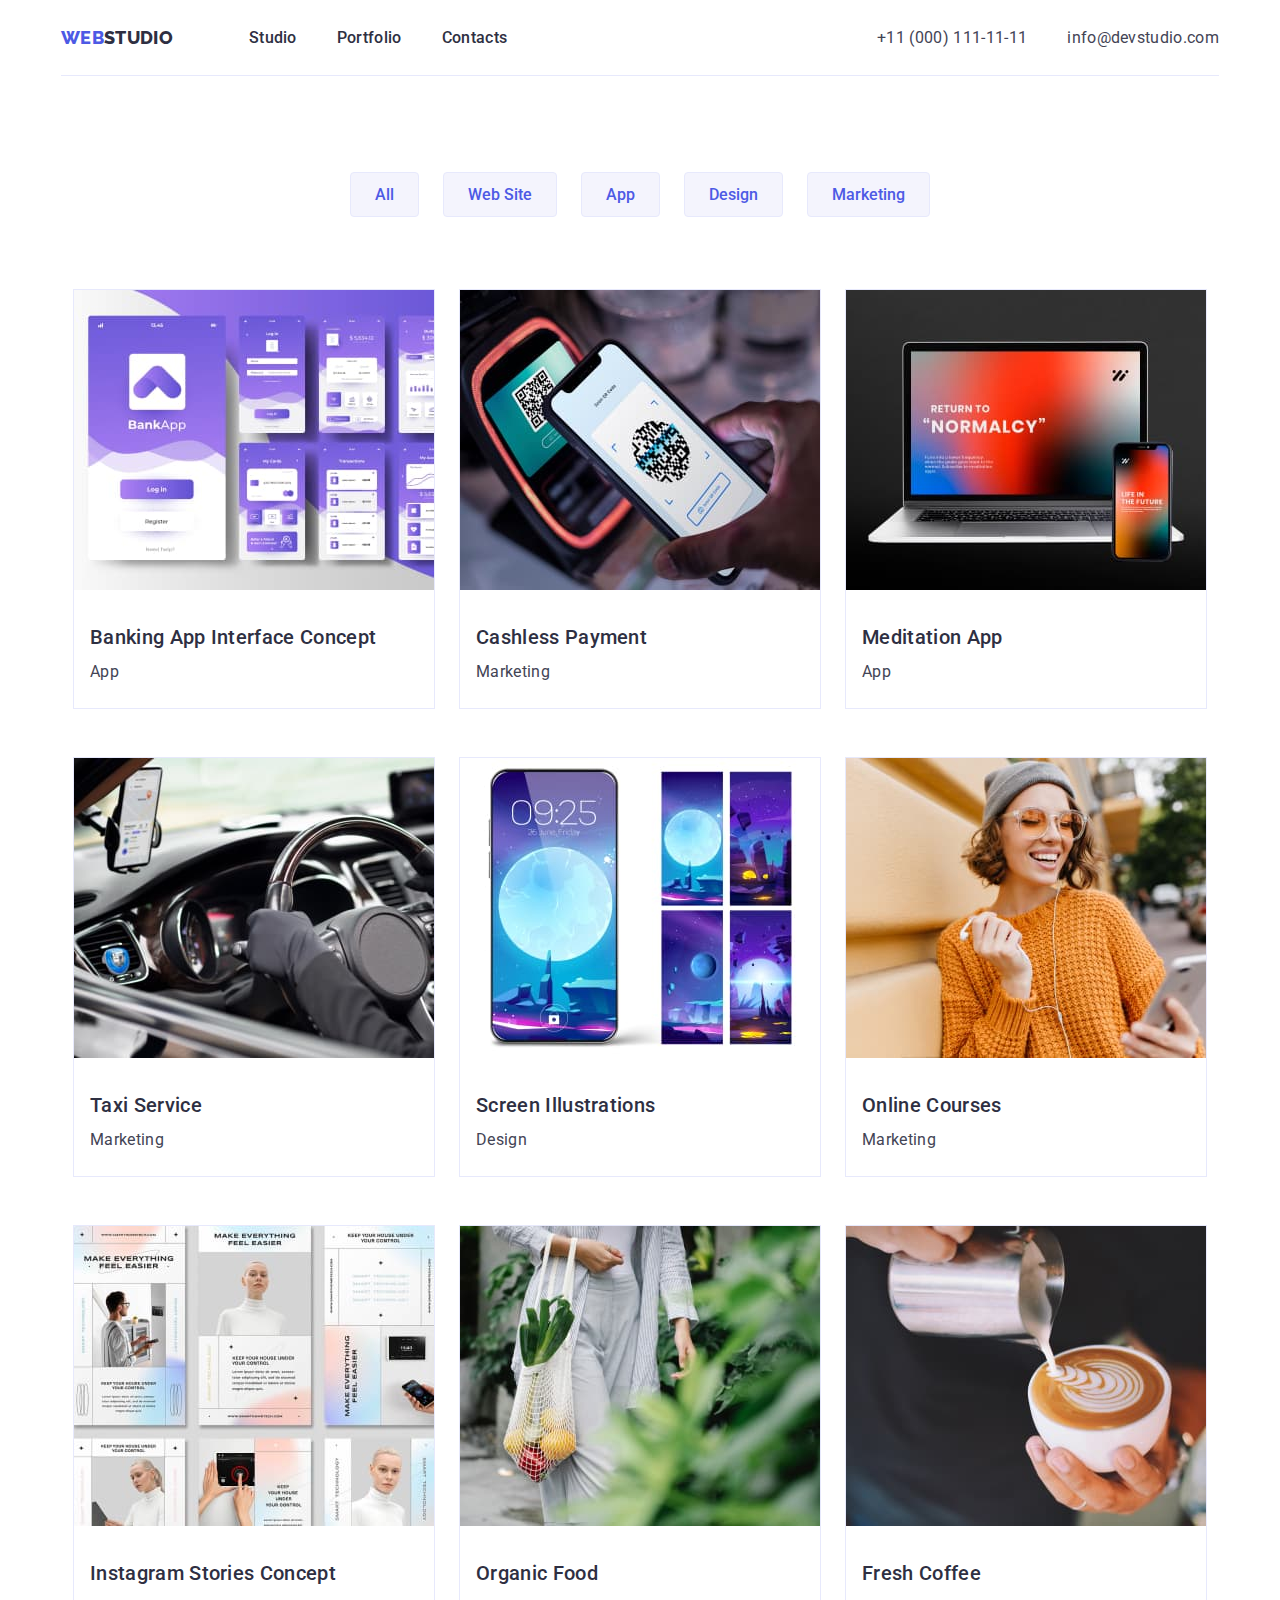
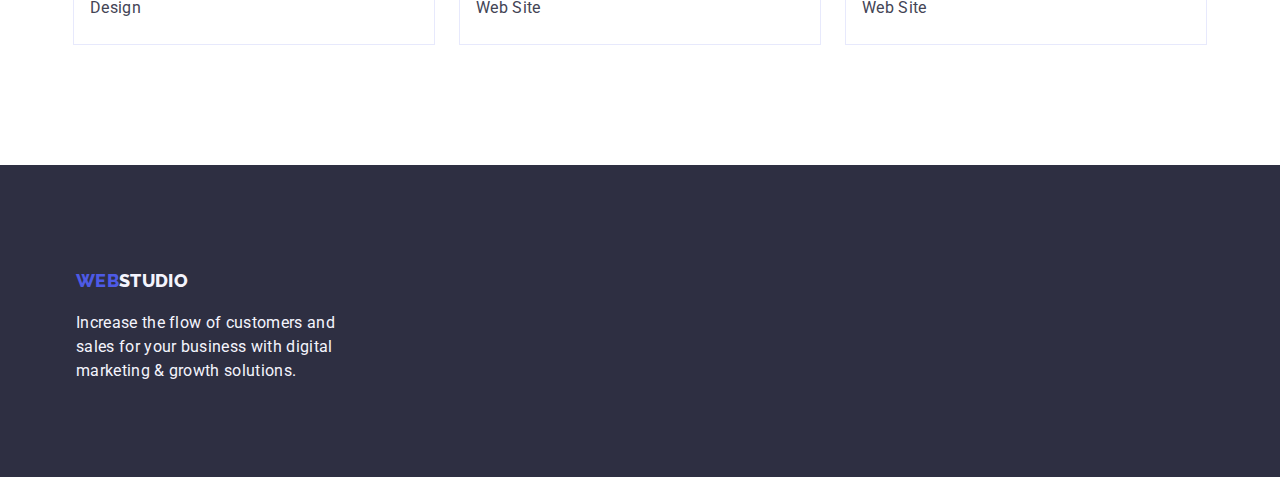
==== commit 5df473a6: "finish" ====
--- a/portfolio.html
+++ b/portfolio.html
@@ -35,118 +35,127 @@
     </div>
   </header>
   <main>
-    <div class="conteiner">
-      <ul class="menu">
-        <li><button type="button" class="item-menu">All</button></li>
-        <li><button type="button" class="item-menu">Web Site</button></li>
-        <li><button type="button" class="item-menu">App</button></li>
-        <li><button type="button" class="item-menu">Design</button></li>
-        <li><button type="button" class="item-menu">Marketing</button></li>
-      </ul>
+    <!--buttons-->
+    <div>
+      <div class="conteiner">
+        <ul class="menu">
+          <li><button type="button" class="item-menu">All</button></li>
+          <li><button type="button" class="item-menu">Web Site</button></li>
+          <li><button type="button" class="item-menu">App</button></li>
+          <li><button type="button" class="item-menu">Design</button></li>
+          <li><button type="button" class="item-menu">Marketing</button></li>
+        </ul>
+      </div>
     </div>
     <!--row1-->
-    <div class="conteiner">
-      <ul class="row">
-        <li class="item-row">
-          <figure>
-            <img src="./images/portfolio/row1img1.jpg" alt="a few shots from the phone screen with the app" width="360"
-              height="300">
-            <figcaption>
-              <p class="header-three">Banking App Interface Concept</p>
-              <p>App</p>
-            </figcaption>
-          </figure>
-        </li>
-        <li class="item-row">
-          <figure>
-            <img src="./images/portfolio/row1img2.jpg" alt="phone scanning the QR code" width="360" height="300">
-            <figcaption>
-              <p class="header-three">Cashless Payment</p>
-              <p>Marketing</p>
-            </figcaption>
-          </figure>
-        </li>
-        <li class="item-row">
-          <figure>
-            <img src="./images/portfolio/row1img3.jpg" alt="computer and phone open on the same page" width="360"
-              height="300">
-            <figcaption>
-              <p class="header-three">Meditation App</p>
-              <p>App</p>
-            </figcaption>
-          </figure>
-        </li>
-      </ul>
+    <div>
+      <div class="conteiner">
+        <ul class="row">
+          <li>
+            <figure class="item-row">
+              <img src="./images/portfolio/row1img1.jpg" alt="a few shots from the phone screen with the app"
+                width="360" height="300">
+              <figcaption class="row-text">
+                <p class="row-header">Banking App Interface Concept</p>
+                <p>App</p>
+              </figcaption>
+            </figure>
+          </li>
+          <li>
+            <figure class="item-row">
+              <img src="./images/portfolio/row1img2.jpg" alt="phone scanning the QR code" width="360" height="300">
+              <figcaption class="row-text">
+                <p class="row-header">Cashless Payment</p>
+                <p>Marketing</p>
+              </figcaption>
+            </figure>
+          </li>
+          <li>
+            <figure class="item-row">
+              <img src="./images/portfolio/row1img3.jpg" alt="computer and phone open on the same page" width="360"
+                height="300">
+              <figcaption class="row-text">
+                <p class="row-header">Meditation App</p>
+                <p>App</p>
+              </figcaption>
+            </figure>
+          </li>
+        </ul>
+      </div>
       <!--row2-->
-      <ul class="row">
-        <li class="item-row">
-          <figure>
-            <img src="./images/portfolio/row2img1.jpg" alt="driver using phone navigation" width="360" height="300">
-            <figcaption>
-              <p class="header-three">Taxi Service</p>
-              <p>Marketing</p>
-            </figcaption>
-          </figure>
-        </li>
-        <li class="item-row">
-          <figure>
-            <img src="./images/portfolio/row2img2.jpg" alt="several screenshots with different screensavers" width="360"
-              height="300">
-            <figcaption>
-              <p class="header-three">Screen Illustrations</p>
-              <p>Design</p>
-            </figcaption>
-          </figure>
-        </li>
-        <li class="item-row">
-          <figure>
-            <img src="./images/portfolio/row2img3.jpg" alt="joyful girl listening to music from the phone" width="360"
-              height="300">
-            <figcaption>
-              <p class="header-three">Online Courses</p>
-              <p>Marketing</p>
-            </figcaption>
-          </figure>
-        </li>
-      </ul>
+      <div>
+        <ul class="row">
+          <li>
+            <figure class="item-row">
+              <img src="./images/portfolio/row2img1.jpg" alt="driver using phone navigation" width="360" height="300">
+              <figcaption class="row-text">
+                <p class="row-header">Taxi Service</p>
+                <p>Marketing</p>
+              </figcaption>
+            </figure>
+          </li>
+          <li>
+            <figure class="item-row">
+              <img src="./images/portfolio/row2img2.jpg" alt="several screenshots with different screensavers"
+                width="360" height="300">
+              <figcaption class="row-text">
+                <p class="row-header">Screen Illustrations</p>
+                <p>Design</p>
+              </figcaption>
+            </figure>
+          </li>
+          <li>
+            <figure class="item-row">
+              <img src="./images/portfolio/row2img3.jpg" alt="joyful girl listening to music from the phone" width="360"
+                height="300">
+              <figcaption class="row-text">
+                <p class="row-header">Online Courses</p>
+                <p>Marketing</p>
+              </figcaption>
+            </figure>
+          </li>
+        </ul>
+      </div>
       <!--row3-->
-      <ul class="row">
-        <li class="item-row">
-          <figure>
-            <img src="./images/portfolio/row3img1.jpg"
-              alt="screens showing how to make everything easier in the application" width="360" height="300">
-            <figcaption>
-              <p class="header-three">Instagram Stories Concept</p>
-              <p>Design</p>
-            </figcaption>
-          </figure>
-        </li>
-        <li class="item-row">
-          <figure>
-            <img src="./images/portfolio/row3img2.jpg" alt="woman returns from shopping for healthy food" width="360"
-              height="300">
-            <figcaption>
-              <p class="header-three">Organic Food</p>
-              <p>Web Site</p>
-            </figcaption>
-          </figure>
-        </li>
-        <li class="item-row">
-          <figure>
-            <img src="./images/portfolio/row3img3.jpg" alt="ballista makes decorative foam in coffee" width="360"
-              height="300">
-            <figcaption>
-              <p class="header-three">Fresh Coffee</p>
-              <p>Web Site</p>
-            </figcaption>
-          </figure>
-        </li>
-      </ul>
+      <div>
+        <ul class="row last-row">
+          <li>
+            <figure class="item-row">
+              <img src="./images/portfolio/row3img1.jpg"
+                alt="screens showing how to make everything easier in the application" width="360" height="300">
+              <figcaption class="row-text">
+                <p class="row-header">Instagram Stories Concept</p>
+                <p>Design</p>
+              </figcaption>
+            </figure>
+          </li>
+          <li>
+            <figure class="item-row">
+              <img src="./images/portfolio/row3img2.jpg" alt="woman returns from shopping for healthy food" width="360"
+                height="300">
+              <figcaption class="row-text">
+                <p class="row-header">Organic Food</p>
+                <p>Web Site</p>
+              </figcaption>
+            </figure>
+          </li>
+          <li>
+            <figure class="item-row">
+              <img src="./images/portfolio/row3img3.jpg" alt="ballista makes decorative foam in coffee" width="360"
+                height="300">
+              <figcaption class="row-text">
+                <p class="row-header">Fresh Coffee</p>
+                <p>Web Site</p>
+              </figcaption>
+            </figure>
+          </li>
+        </ul>
+      </div>
     </div>
   </main>
-  <footer>
-    <div class="container buttom">
-      <a href="https://webstudio.com" class="logo"><span class="web">WEB</span><span class="studio"
+  <footer class="bg-dark">
+    <div class="conteiner buttom">
+      <a href="https://webstudio.com" class="logo-buttom"><span class="web">WEB</span><span class="studio"
           style="color: #f4f4fd">STUDIO</span></a>
       <p class="item-buttom">Increase the flow of customers and sales for your business with digital marketing & growth
         solutions.</p>
--- a/css/styles.css
+++ b/css/styles.css
@@ -15,6 +15,8 @@
 }
 * {
 	box-sizing: border-box;
+	padding: 0px;
+	margin: 0px;
 }
 body {
 	font-family: "Roboto", sans-serif;
@@ -23,31 +25,27 @@
 	letter-spacing: 0.02em;
 }
 .conteiner {
-	padding-left: 156px;
-	padding-right: 156px;
-	margin-left: 0px;
-	margin-right: 0px;
+	width: 100%;
+	max-width: 1158px;
+	padding: 0px 15px;
+	margin: 0 auto;
+}
+.section {
+	padding: 120px 0px;
 }
 .top {
 	display: flex;
-	height: 72px;
-	justify-content: center;
 	align-items: center;
-	flex-shrink: 0;
 	border-bottom: 1px solid var(--cornflower);
+	padding: 24px 0px;
 }
 .logo {
-	display: inline-flex;
-	height: 24px;
-	align-items: center;
-	flex-shrink: 0;
+	margin-right: 76px;
+	display: inline-flex;
 	font-family: "Raleway", sans-serif;
 	font-size: 18px;
 	font-weight: 800;
-	line-height: 21px;
-	letter-spacing: 0.03em;
-	text-decoration: none;
-	padding-left: 156px;
+	text-decoration: none;
 }
 .web {
 	color: var(--iris);
@@ -61,12 +59,7 @@
 	gap: 40px;
 	list-style: none;
 }
-.navi:first-child {
-	margin-left: 76px;
-}
-.navi:first-child {
-	margin-right: 332px;
-}
+
 .item-navi {
 	font-family: "Roboto", sans-serif;
 	color: var(--navyblue);
@@ -77,8 +70,7 @@
 	gap: 40px;
 	display: flex;
 	list-style: none;
-	padding-left: 0px;
-	padding-right: 0px;
+	margin-left: auto;
 }
 .item-contact {
 	font-family: "Roboto", sans-serif;
@@ -105,24 +97,20 @@
 	border-radius: 2px;
 }
 .menu {
-	list-style: none;
-	display: inline-flex;
-	align-items: flex-start;
-	gap: 24px;
-	padding-left: 427px;
-	padding-top: 96px;
-	padding-bottom: 72px;
+	margin-top: 96px;
+	margin-bottom: 72px;
+	display: flex;
+	list-style: none;
+	justify-content: center;
+	gap: 24px;
 }
 .item-menu {
-	justify-content: center;
 	font-family: "Roboto", sans-serif;
 	color: var(--iris);
 	background: var(--cloud);
 	font-weight: 500;
 	font-size: 16px;
-	letter-spacing: 0.04em;
 	border-radius: 4px;
-	line-height: 1.5;
 	padding: 12px 24px 12px 24px;
 	border: 1px solid var(--cornflower);
 	text-align: center;
@@ -137,10 +125,11 @@
 }
 .row {
 	display: flex;
-	height: 420px;
+	justify-content: center;
 	flex-shrink: 0;
 	gap: 24px;
 	margin-bottom: 48px;
+	list-style: none;
 }
 .item-row {
 	display: flex;
@@ -153,34 +142,45 @@
 	border: 1px solid var(--cornflower, #e7e9fc);
 	background: var(--white, #fff);
 }
+.last-row {
+	margin-bottom: 120px;
+}
+.row-header {
+	color: var(--navyblue, #2e2f42);
+	font-family: "Roboto", sans-serif;
+	font-size: 20px;
+	font-weight: 500;
+}
+.row-text {
+	padding: 0px 16px;
+	justify-content: center;
+	align-items: flex-start;
+	align-self: stretch;
+	display: flex;
+	flex-direction: column;
+	gap: 8px;
+}
 .buttom {
+	display: flex;
+	align-items: flex-start
 	background-color: var(--navyblue);
+	height: 312px;
+	flex-direction: column;
+	padding-top: 101.5px;
+	padding-bottom: 100px;
+}
+.item-buttom {
+	display: inline-flex;
 	color: var(--cloud);
-	height: 312px;
-	width: 1440px;
-	flex-shrink: 0;
-	flex-direction: column;
-	justify-content: center;
-}
-.item-buttom {
-	padding: 17px 1020px 100px 156px;
+	width: 264px;
 }
 .logo-buttom {
 	display: inline-flex;
-	height: 24px;
-	align-items: center;
-	flex-shrink: 0;
 	font-family: "Raleway", sans-serif;
 	font-size: 18px;
 	font-weight: 800;
-	line-height: 21px;
-	letter-spacing: 0.03em;
-	text-decoration: none;
-	padding-left: 156px;
-	padding-top: 101px;
-}
-.footer {
-	color: var(--cloud);
+	text-decoration: none;
+	margin-bottom: 17.5px;
 }
 .hero {
 	background-color: var(--navyblue);
@@ -193,27 +193,23 @@
 }
 .item-hero {
 	font-size: 56px;
-	margin-left: 472px;
 	width: 496px;
 	font-weight: 700;
 	line-height: 1.07;
 	letter-spacing: 0.02em;
-	text-align: center;
 	color: var(--white);
-	justify-self: unset;
+	margin: 0px auto;
 }
 .button-hero {
-	justify-items: center;
+	margin: 0px auto;
 	width: 169px;
 	height: 56px;
-	display: inline-flex;
+	margin-top: 48px;
 	padding: 16px 32px;
-	align-items: flex-start;
 	border-radius: 4px;
 	background: var(--iris, #4d5ae5);
 	box-shadow: 0px 4px 4px 0px rgba(0, 0, 0, 0.15);
 	color: var(--cloud);
-	margin-left: 636px;
 }
 .button-hero:hover,
 .button-hero:focus {
@@ -221,10 +217,12 @@
 	box-shadow: 0px 4px 4px 0px rgba(0, 0, 0, 0.15);
 	cursor: pointer;
 }
-.section {
-	padding: 120px 156px;
+
+.bg-dark {
+	background-color: var(--navybluemodal);
 }
 .feature {
+	margin-top: 120px;
 	list-style: none;
 	display: inline-flex;
 	align-items: center;
@@ -248,18 +246,14 @@
 }
 .done-list {
 	display: flex;
-	height: 360px;
 	gap: 24px;
 }
 .done-item {
-	display: inline-flex;
-	flex-direction: column;
-	height: 360px;
-	padding-bottom: 0px;
-	align-items: flex-start;
-	gap: 24px;
+	display: center;
+	list-style: none;
 }
 .done-header {
+	margin-bottom: 72px;
 	font-size: 36px;
 	font-weight: 700;
 	line-height: 1.1;
@@ -267,22 +261,26 @@
 	text-align: center;
 	color: var(--navyblue);
 }
+.bg-light {
+	background-color: var(--cloud);
+	height: 732px;
+}
+.team-header-top {
+	color: var(--navyblue, #2e2f42);
+	text-align: center;
+	font-family: "Roboto", sans-serif;
+	font-size: 36px;
+	font-weight: 700;
+}
 .team {
-	display: flex;
-	height: 420px;
-	flex-shrink: 0;
-	gap: 24px;
-	margin-bottom: 48px;
+	margin-top: 72px;
+	display: flex;
+	gap: 24px;
 }
 .team-item {
-	display: inline-flex;
-	height: 420px;
-	padding-bottom: 0px;
-	flex-direction: column;
-	align-items: center;
-	justify-content: center;
-	gap: 32px;
-	flex-shrink: 0;
+	list-style: none;
+	flex-direction: column;
+
 	border: 1px solid var(--cornflower, #e7e9fc);
 	background: var(--white, #fff);
 }
@@ -290,17 +288,12 @@
 	color: var(--navyblue, #2e2f42);
 	text-align: center;
 	font-family: "Roboto", sans-serif;
-	font-size: 36px;
-	font-style: normal;
-	font-weight: 700;
-	line-height: 40px;
-	letter-spacing: 0.72px;
-	text-transform: capitalize;
+	font-size: 20px;
+	font-weight: 500;
 	margin-top: 32px;
 	margin-bottom: 8px;
 }
 .team-text {
 	text-align: center;
 	margin-bottom: 32px;
-	margin-top: 8px;
-}
+}
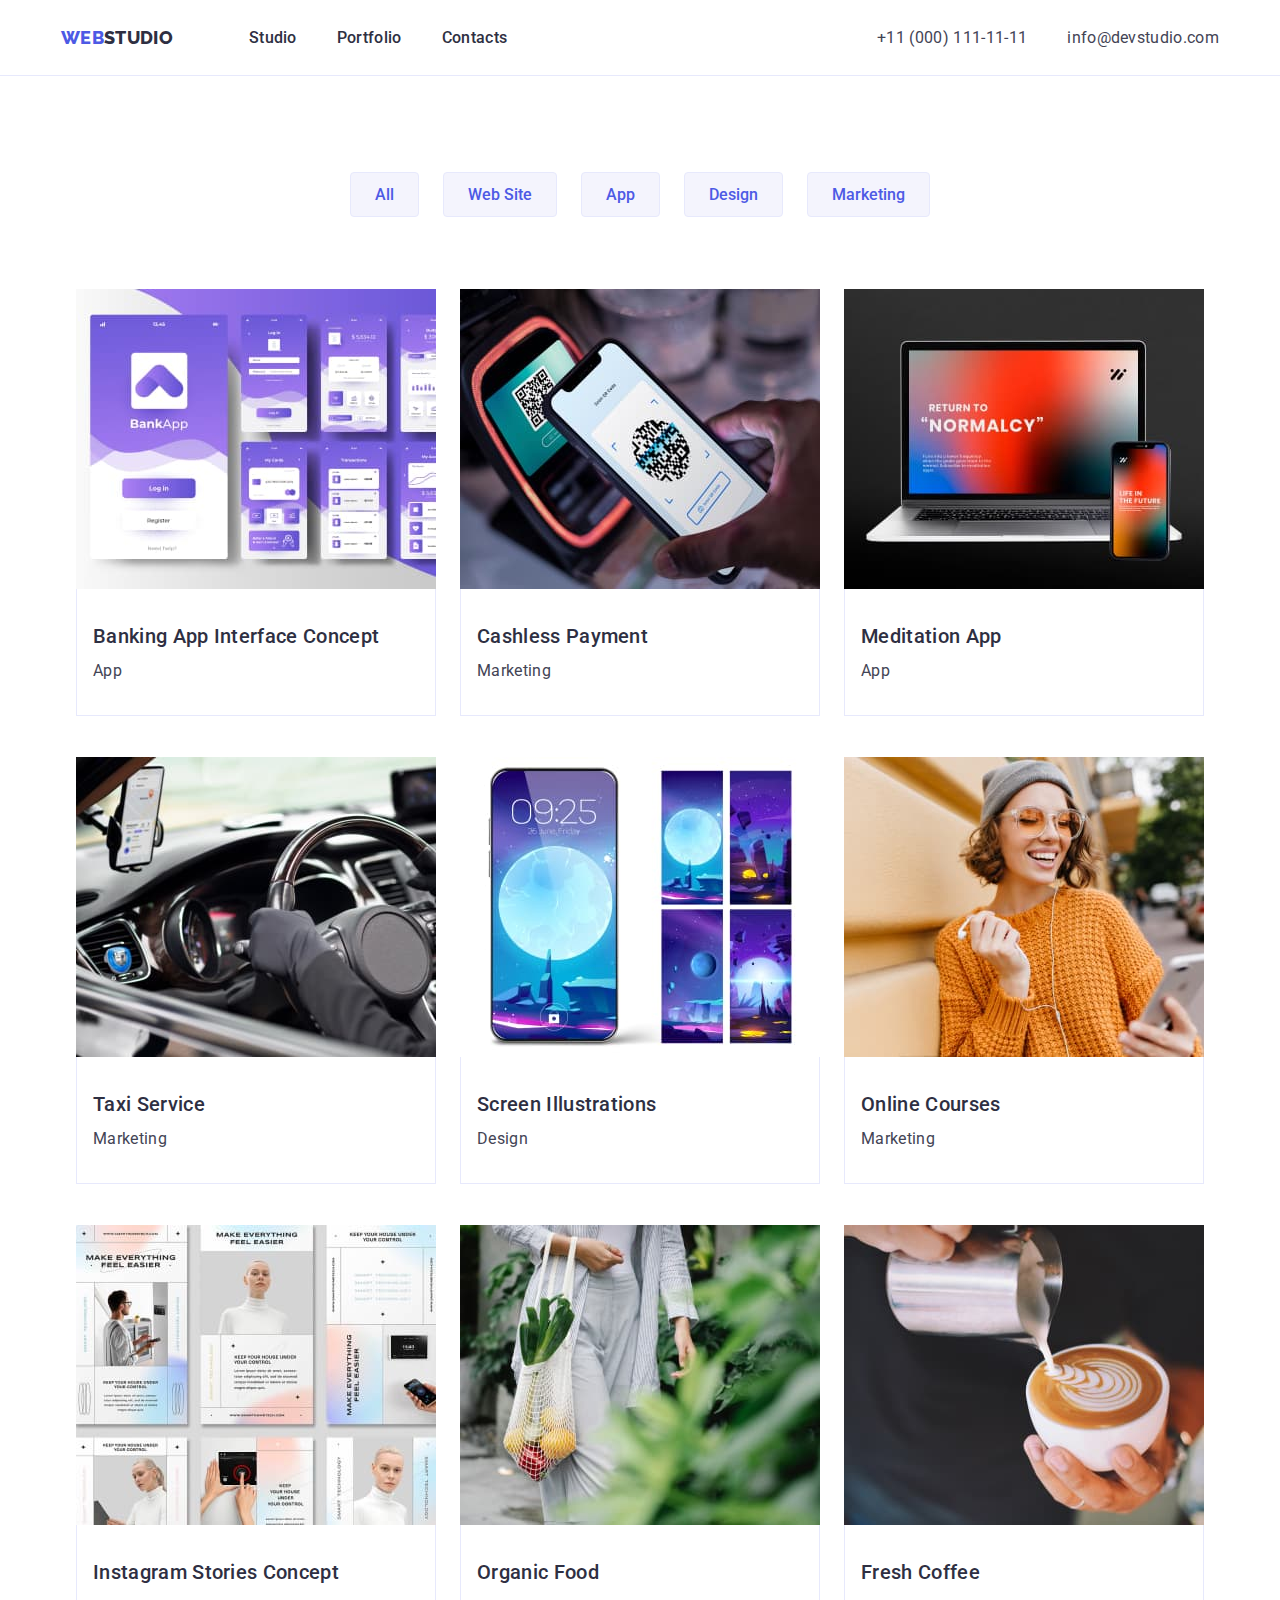
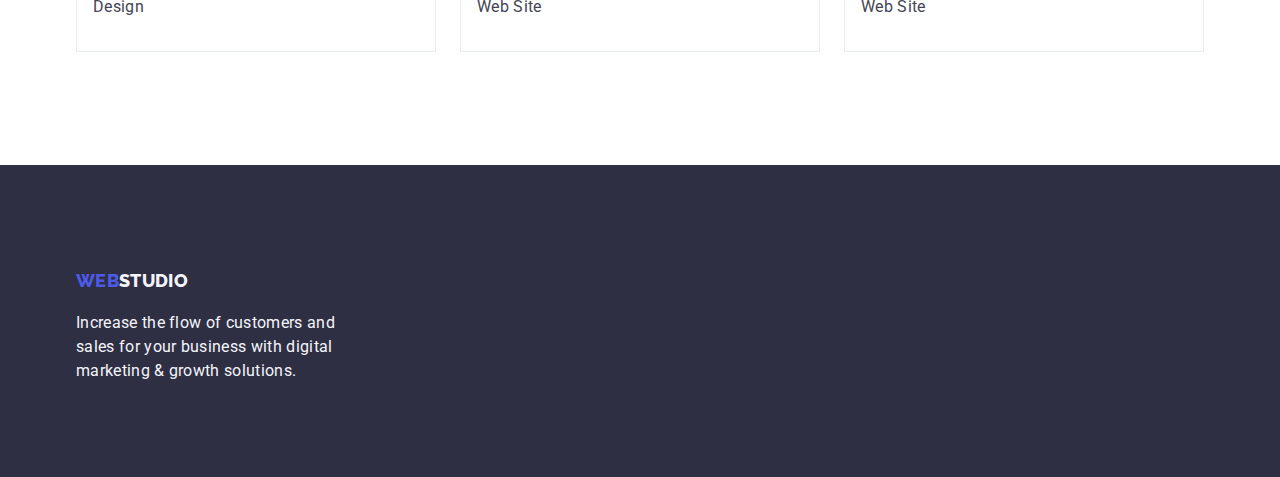
==== commit 3773ffa6: "2/3" ====
--- a/portfolio.html
+++ b/portfolio.html
@@ -16,7 +16,7 @@
 </head>
 
 <body>
-  <header>
+  <header class="top-line">
     <div class="conteiner top">
       <a href="https://webstudio.com" class="logo"><span class="web">WEB</span><span class="studio">STUDIO</span></a>
       <nav>
--- a/css/styles.css
+++ b/css/styles.css
@@ -33,10 +33,13 @@
 .section {
 	padding: 120px 0px;
 }
+.top-line {
+	border-bottom: 1px solid var(--cornflower);
+}
 .top {
 	display: flex;
 	align-items: center;
-	border-bottom: 1px solid var(--cornflower);
+
 	padding: 24px 0px;
 }
 .logo {
@@ -137,10 +140,7 @@
 	padding-bottom: 0px;
 	flex-direction: column;
 	align-items: flex-start;
-	gap: 32px;
 	flex-shrink: 0;
-	border: 1px solid var(--cornflower, #e7e9fc);
-	background: var(--white, #fff);
 }
 .last-row {
 	margin-bottom: 120px;
@@ -152,7 +152,10 @@
 	font-weight: 500;
 }
 .row-text {
-	padding: 0px 16px;
+	border-left: 1px solid var(--cornflower, #e7e9fc);
+	border-right: 1px solid var(--cornflower, #e7e9fc);
+	border-bottom: 1px solid var(--cornflower, #e7e9fc);
+	padding: 32px 16px;
 	justify-content: center;
 	align-items: flex-start;
 	align-self: stretch;
@@ -162,7 +165,7 @@
 }
 .buttom {
 	display: flex;
-	align-items: flex-start
+	align-items: flex-start;
 	background-color: var(--navyblue);
 	height: 312px;
 	flex-direction: column;
@@ -249,8 +252,9 @@
 	gap: 24px;
 }
 .done-item {
-	display: center;
-	list-style: none;
+	display: flex;
+	list-style: none;
+	justify-content: center;
 }
 .done-header {
 	margin-bottom: 72px;
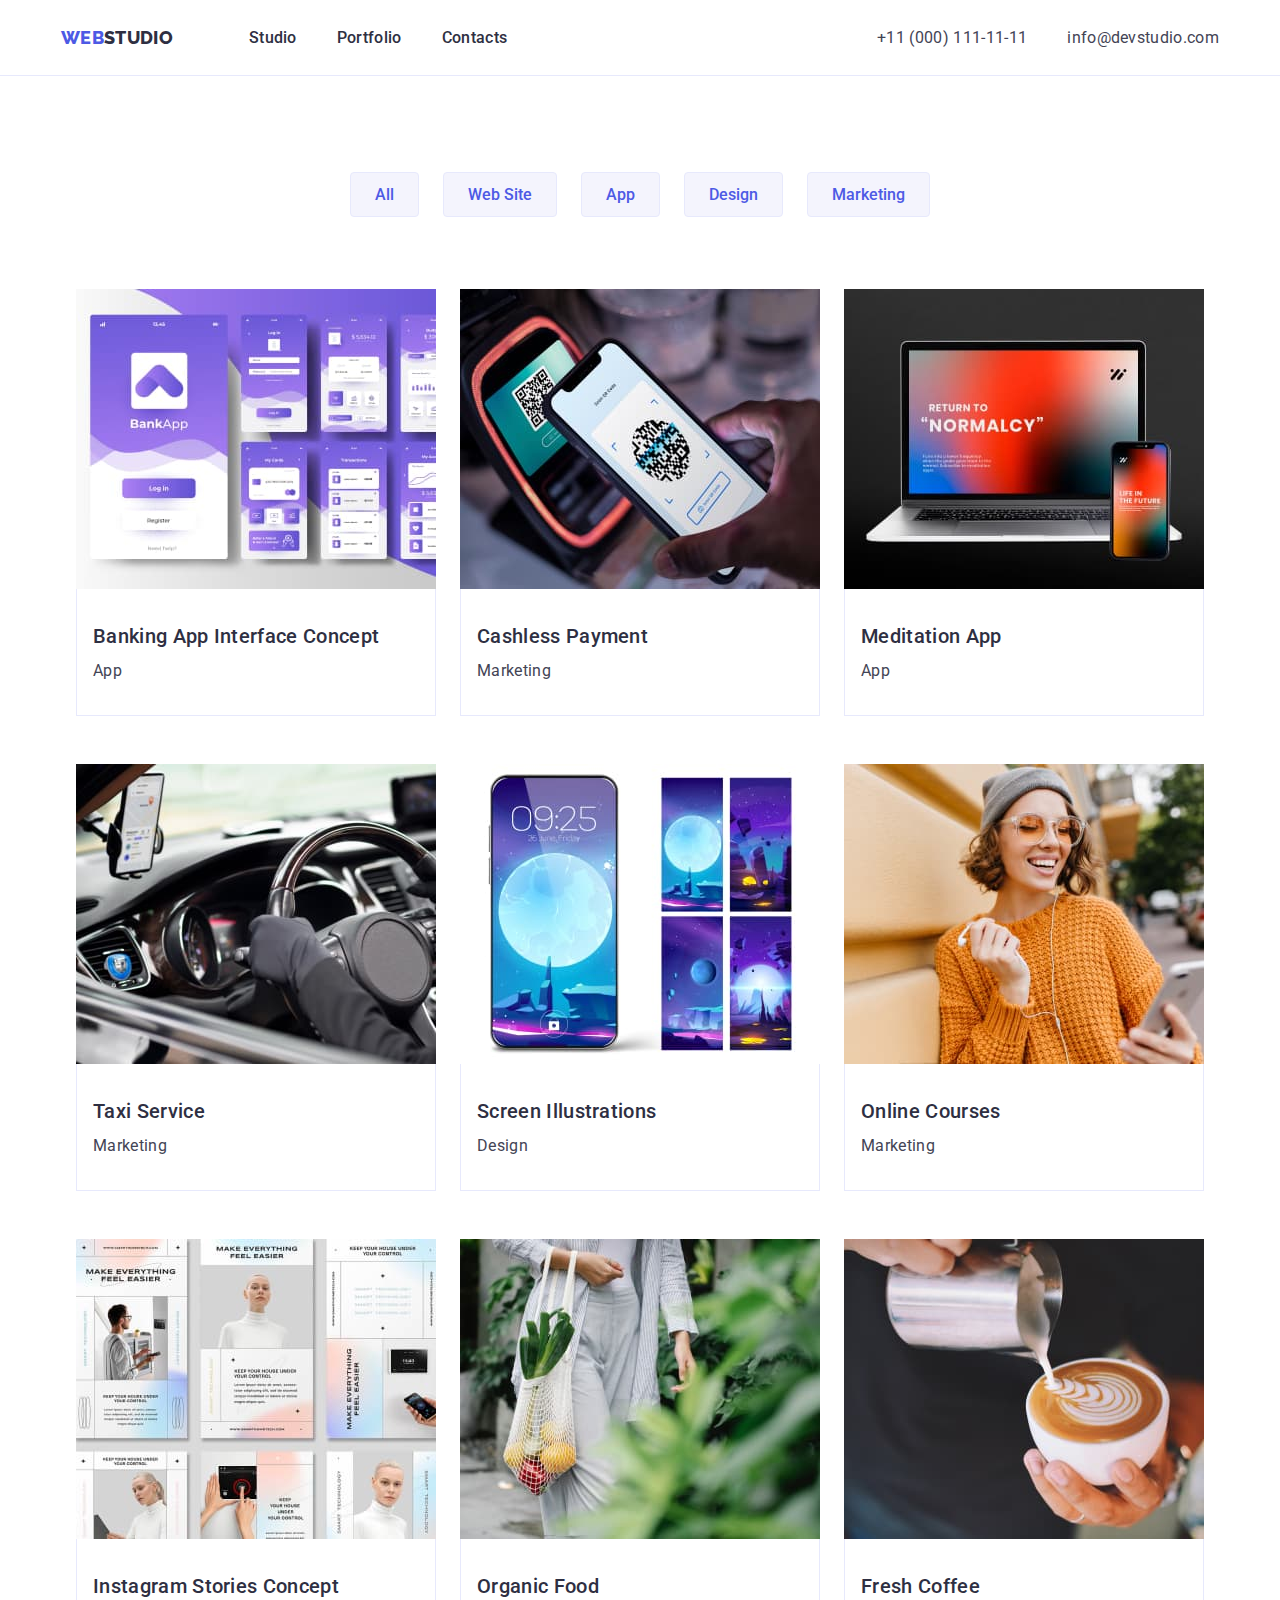
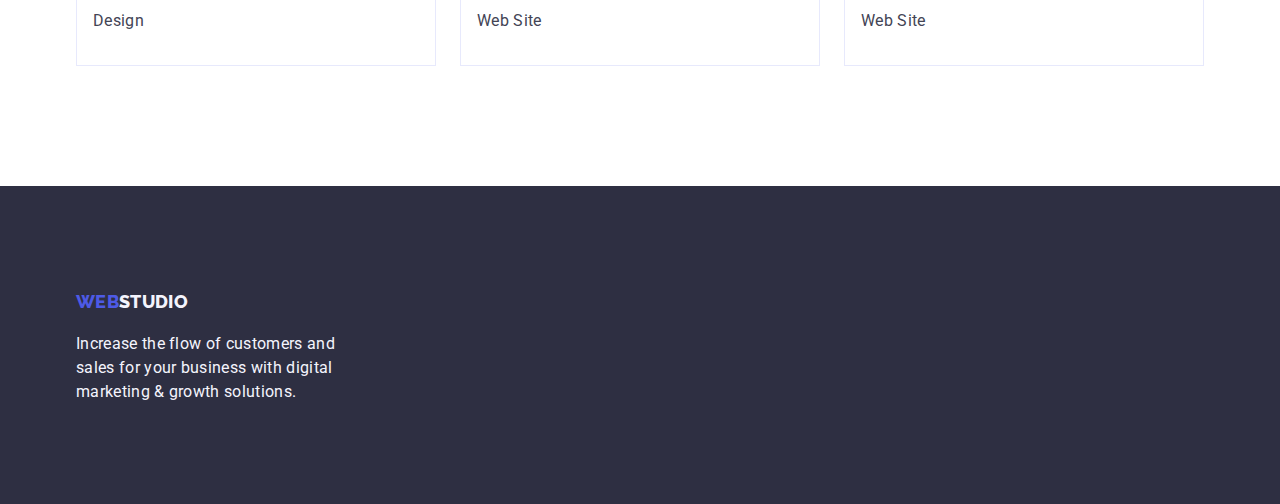
==== commit 7131c655: "corrected" ====
--- a/portfolio.html
+++ b/portfolio.html
@@ -154,10 +154,10 @@
     </div>
   </main>
   <footer class="bg-dark">
-    <div class="conteiner buttom">
-      <a href="https://webstudio.com" class="logo-buttom"><span class="web">WEB</span><span class="studio"
+    <div class="conteiner bottom">
+      <a href="https://webstudio.com" class="logo-bottom"><span class="web">WEB</span><span class="studio"
           style="color: #f4f4fd">STUDIO</span></a>
-      <p class="item-buttom">Increase the flow of customers and sales for your business with digital marketing & growth
+      <p class="text-bottom">Increase the flow of customers and sales for your business with digital marketing & growth
         solutions.</p>
     </div>
   </footer>
--- a/css/styles.css
+++ b/css/styles.css
@@ -39,7 +39,6 @@
 .top {
 	display: flex;
 	align-items: center;
-
 	padding: 24px 0px;
 }
 .logo {
@@ -79,9 +78,6 @@
 	font-family: "Roboto", sans-serif;
 	color: var(--slate);
 	font-size: 16px;
-	font-weight: 400;
-	line-height: 24px;
-	letter-spacing: 0.02em;
 	text-decoration: none;
 }
 .item-contact:hover,
@@ -129,18 +125,13 @@
 .row {
 	display: flex;
 	justify-content: center;
-	flex-shrink: 0;
 	gap: 24px;
 	margin-bottom: 48px;
 	list-style: none;
 }
 .item-row {
 	display: flex;
-	height: 420px;
-	padding-bottom: 0px;
-	flex-direction: column;
-	align-items: flex-start;
-	flex-shrink: 0;
+	flex-direction: column;
 }
 .last-row {
 	margin-bottom: 120px;
@@ -163,22 +154,18 @@
 	flex-direction: column;
 	gap: 8px;
 }
-.buttom {
-	display: flex;
-	align-items: flex-start;
+.bottom {
+	display: flex;
 	background-color: var(--navyblue);
-	height: 312px;
 	flex-direction: column;
 	padding-top: 101.5px;
 	padding-bottom: 100px;
 }
-.item-buttom {
-	display: inline-flex;
+.text-bottom {
 	color: var(--cloud);
 	width: 264px;
 }
-.logo-buttom {
-	display: inline-flex;
+.logo-bottom {
 	font-family: "Raleway", sans-serif;
 	font-size: 18px;
 	font-weight: 800;
@@ -186,28 +173,24 @@
 	margin-bottom: 17.5px;
 }
 .hero {
-	background-color: var(--navyblue);
 	color: var(--cloud);
-	height: 600px;
-	flex-shrink: 0;
-	flex-direction: column;
-	display: flex;
-	justify-content: center;
-}
-.item-hero {
+	flex-direction: column;
+	display: flex;
+	justify-content: center;
+	gap: 48px;
+	padding-top: 188px;
+	padding-bottom: 188px;
+}
+.text-hero {
 	font-size: 56px;
 	width: 496px;
 	font-weight: 700;
 	line-height: 1.07;
-	letter-spacing: 0.02em;
 	color: var(--white);
-	margin: 0px auto;
+	margin: 0 auto;
 }
 .button-hero {
-	margin: 0px auto;
-	width: 169px;
-	height: 56px;
-	margin-top: 48px;
+	margin: 0 auto;
 	padding: 16px 32px;
 	border-radius: 4px;
 	background: var(--iris, #4d5ae5);
@@ -225,49 +208,38 @@
 	background-color: var(--navybluemodal);
 }
 .feature {
-	margin-top: 120px;
-	list-style: none;
-	display: inline-flex;
-	align-items: center;
+	padding-top: 120px;
+	list-style: none;
+	display: flex;
+	justify-content: center;
 	gap: 24px;
 }
 .feature-item {
 	display: flex;
+	gap: 8px;
 	width: 264px;
 	flex-direction: column;
-	align-items: flex-start;
 }
 .feature-header {
-	margin-top: 0;
-	margin-bottom: 8px;
 	font-size: 20px;
 	font-weight: 500;
-	line-height: 1.2;
-	letter-spacing: 0.02em;
-	text-align: left;
 	color: var(--navyblue);
 }
 .done-list {
 	display: flex;
 	gap: 24px;
-}
-.done-item {
-	display: flex;
-	list-style: none;
-	justify-content: center;
+	justify-content: center;
+	list-style: none;
 }
 .done-header {
 	margin-bottom: 72px;
 	font-size: 36px;
 	font-weight: 700;
-	line-height: 1.1;
-	letter-spacing: 0.02em;
 	text-align: center;
 	color: var(--navyblue);
 }
 .bg-light {
 	background-color: var(--cloud);
-	height: 732px;
 }
 .team-header-top {
 	color: var(--navyblue, #2e2f42);
@@ -279,14 +251,16 @@
 .team {
 	margin-top: 72px;
 	display: flex;
+	justify-content: center;
+	list-style: none;
 	gap: 24px;
 }
 .team-item {
-	list-style: none;
-	flex-direction: column;
-
+	display: flex;
+	flex-direction: column;
 	border: 1px solid var(--cornflower, #e7e9fc);
 	background: var(--white, #fff);
+	gap: 32px;
 }
 .team-header {
 	color: var(--navyblue, #2e2f42);
@@ -294,10 +268,9 @@
 	font-family: "Roboto", sans-serif;
 	font-size: 20px;
 	font-weight: 500;
-	margin-top: 32px;
 	margin-bottom: 8px;
 }
 .team-text {
 	text-align: center;
-	margin-bottom: 32px;
-}
+	padding-bottom: 32px;
+}
